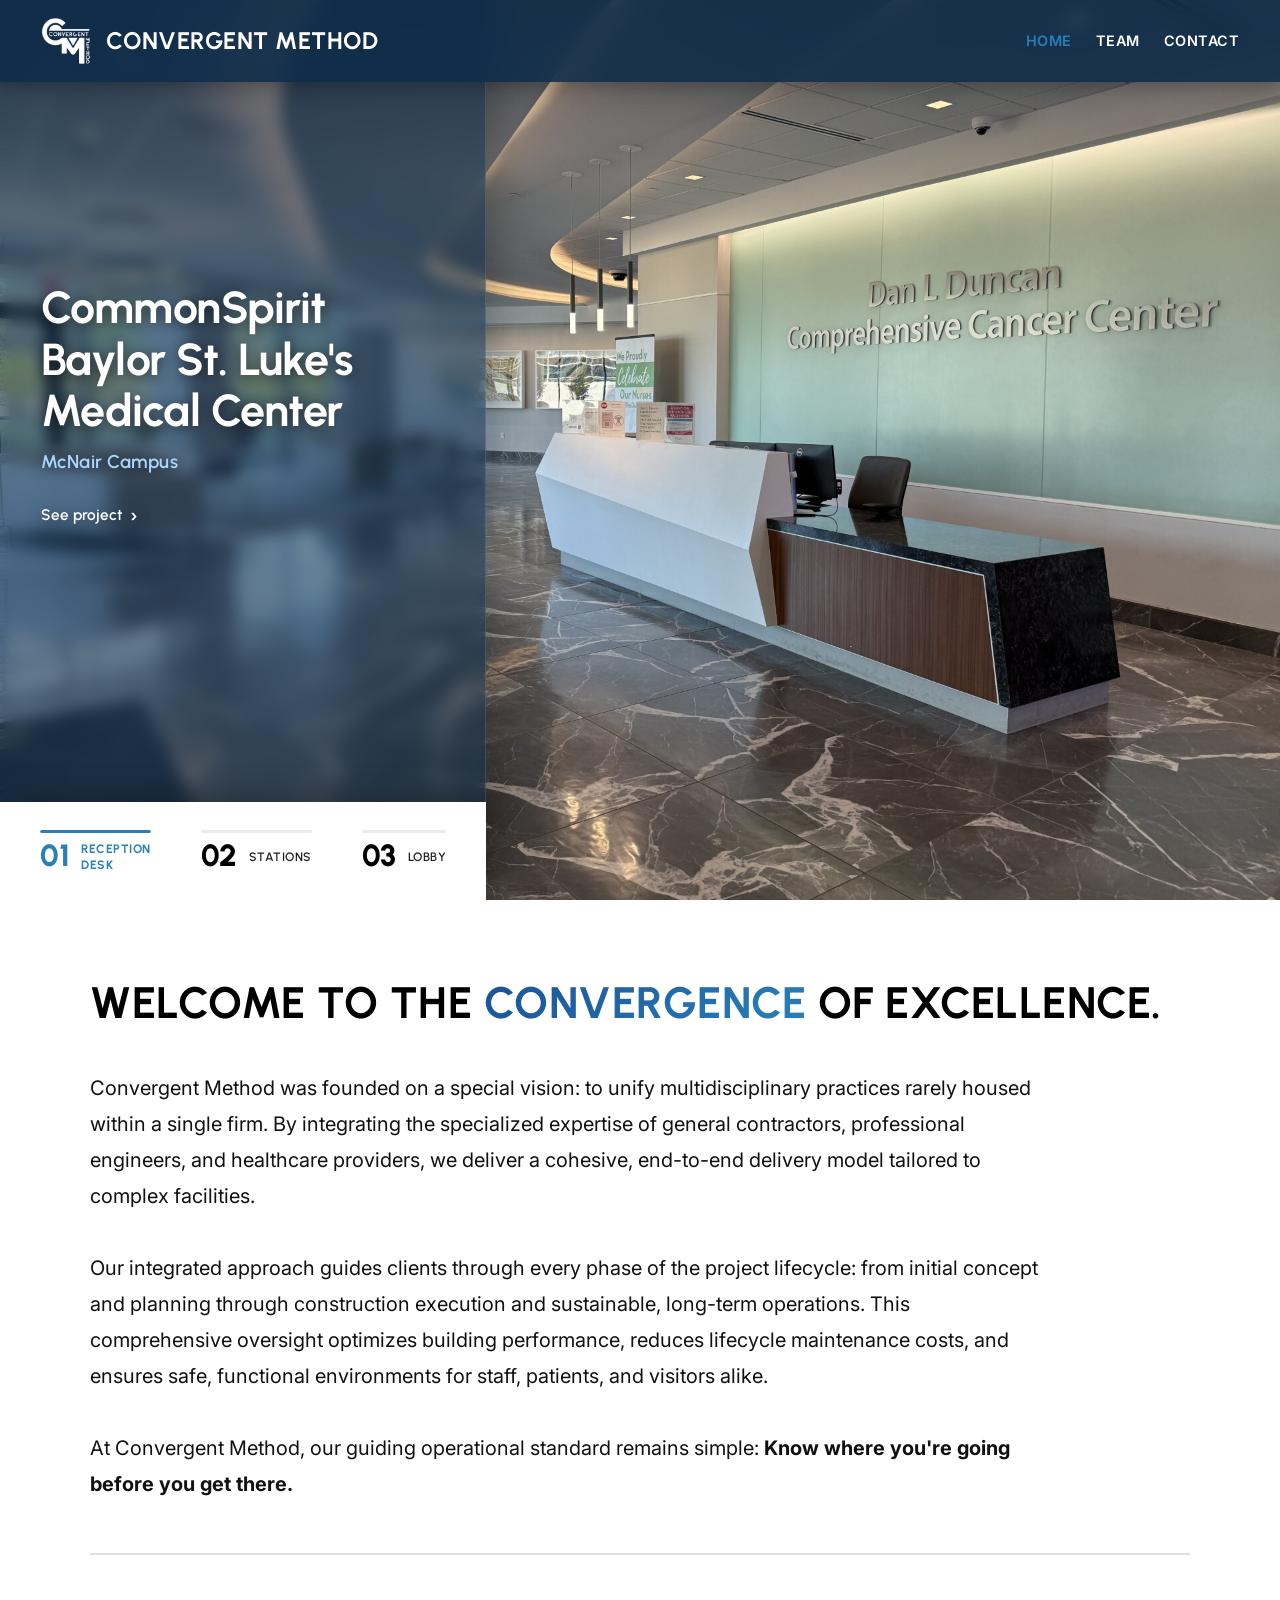
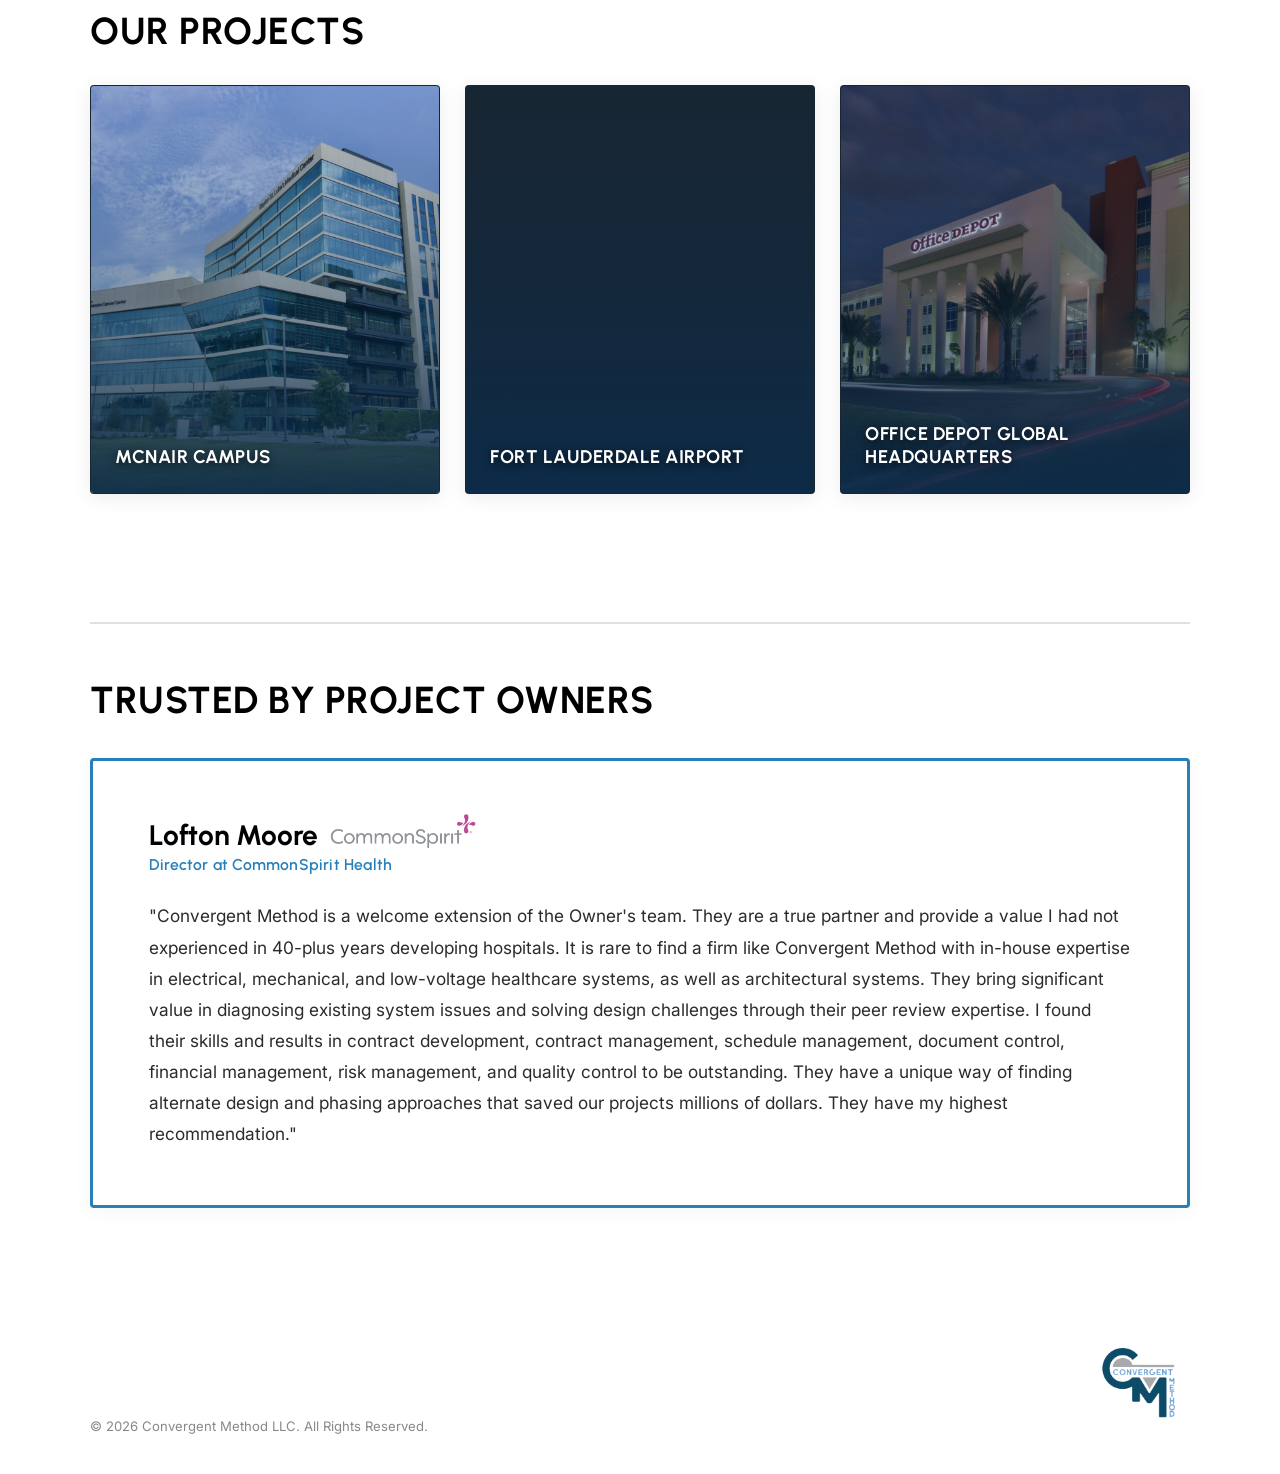
==== index.html @ 2c1d58bb "Fixed below footer color? and "see project" scroll" ====
<!DOCTYPE html>
<html lang="en">
<head>
    <meta charset="UTF-8">
    <meta name="viewport" content="width=device-width, initial-scale=1.0">
    <meta name="theme-color" content="#0C2B49">
    <title>Home | Convergent Method</title>
    <link rel="icon" type="image/png" href="media/favicon.png">

    <!-- Google Fonts (Urbanist) -->
    <link rel="preconnect" href="https://fonts.googleapis.com">
    <link rel="preconnect" href="https://fonts.gstatic.com" crossorigin>
    <link href="https://fonts.googleapis.com/css2?family=Urbanist:ital,wght@0,100..900;1,100..900&display=swap" rel="stylesheet">

    <!-- Main Stylesheet -->
    <link rel="stylesheet" href="css/style.css?v=376">
</head>
<body class="home-page">

    <!-- Global Navigation -->
    <header>
        <nav aria-label="Main Navigation">
            <a href="index.html" class="logo">
                <img src="media/CMFullWhite.png" alt="Convergent Method Logo" height="50">
                Convergent Method
            </a>
            <input type="checkbox" id="menu-toggle" class="menu-toggle" aria-label="Toggle navigation menu">
            <label for="menu-toggle" class="menu-button" aria-label="Toggle navigation menu">
                <span></span>
                <span></span>
                <span></span>
            </label>
            <div class="nav-links">
                <a href="index.html" class="active" aria-current="page">Home</a>
                <a href="team/index.html">Team</a>
                <a href="contact/index.html">Contact</a>
            </div>
        </nav>
    </header>

    <!-- Main Content Area -->
    <main class="home-scroll-container">

        <!-- Page One: Hero Image Slider & Navigation Card -->
        <section class="page-one hero" aria-label="Featured Projects Showcase">
            <div class="hero-slider" id="hero-slider" aria-live="polite"></div>

            <!-- Blue Overlay Column Covering Left Side -->
            <div class="hero-left-panel"></div>

            <!-- Left Project Title Frame -->
            <div class="hero-title-frame">
                <h1 class="hero-project-title">
                    CommonSpirit<br>
                    Baylor St. Luke's<br>
                    Medical Center
                </h1>
                <div class="hero-campus">McNair Campus</div>
                <a href="#our-projects" class="hero-project-link">
                    See project <span class="arrow">&rsaquo;</span>
                </a>
            </div>

            <!-- Bottom-Left Project Navigation Card -->
            <div class="hero-project-bar" id="project-bar" role="tablist" aria-label="Project Slides">
                <button type="button" class="project-tab active" data-index="0" role="tab" aria-selected="true" aria-controls="hero-slider">
                    <span class="tab-timer"><span class="tab-progress"></span></span>
                    <span class="tab-body">
                        <span class="tab-num">01</span>
                        <span class="tab-title">Reception<br>Desk</span>
                    </span>
                </button>
                <button type="button" class="project-tab" data-index="1" role="tab" aria-selected="false" aria-controls="hero-slider">
                    <span class="tab-timer"><span class="tab-progress"></span></span>
                    <span class="tab-body">
                        <span class="tab-num">02</span>
                        <span class="tab-title">Stations</span>
                    </span>
                </button>
                <button type="button" class="project-tab" data-index="2" role="tab" aria-selected="false" aria-controls="hero-slider">
                    <span class="tab-timer"><span class="tab-progress"></span></span>
                    <span class="tab-body">
                        <span class="tab-num">03</span>
                        <span class="tab-title">Lobby</span>
                    </span>
                </button>
            </div>
        </section>

        <!-- Page Two: Overview & Testimonial -->
        <section class="page-two" aria-labelledby="intro-heading">
            <div class="intro-block">
                <h2 id="intro-heading" class="page-title">Welcome to the <span class="highlight-pop">Convergence</span> of Excellence.</h2>
                <p>
                    Convergent Method was founded on a special vision: to unify multidisciplinary practices rarely housed within a single firm. By integrating the specialized expertise of general contractors, professional engineers, and healthcare providers, we deliver a cohesive, end-to-end delivery model tailored to complex facilities.
                    <br><br>Our integrated approach guides clients through every phase of the project lifecycle: from initial concept and planning through construction execution and sustainable, long-term operations. This comprehensive oversight optimizes building performance, reduces lifecycle maintenance costs, and ensures safe, functional environments for staff, patients, and visitors alike.
                    <br><br>At Convergent Method, our guiding operational standard remains simple: <b>Know where you're going before you get there.</b>
                </p>
            </div>

            <hr class="section-divider">
            
            <!-- Gallery Section Title -->
            <h2 class="section-title gallery-section-title" id="our-projects">Our Projects</h2>

            <!-- 3-Pane Project Showcase Gallery -->
            <div class="featured-gallery-grid" aria-label="Featured Project Showcase">
                
                <!-- Pane 1: McNair Campus -->
                <div class="gallery-pane" data-index="0">
                    <div class="pane-slides">
                        <div class="pane-slide active" style="background-image: url('media/McNair/Exterior.jpg');"></div>
                        <div class="pane-slide" style="background-image: url('media/McNair/AboveCeiling.jpg');"></div>
                        <div class="pane-slide" style="background-image: url('media/McNair/Stations.jpg');"></div>
                    </div>
                    <div class="pane-overlay"></div>
                    <div class="pane-text-box">
                        <h3 class="pane-title">McNair Campus</h3>
                        <p class="pane-desc">High-performance clinical and hospital facility oversight balancing patient experience and complex infrastructure.</p>
                    </div>
                </div>

                <!-- Pane 2: Fort Lauderdale Airport -->
                <div class="gallery-pane" data-index="1">
                    <div class="pane-slides">
                        <div class="pane-slide active" style="background-image: url('media/FLL Airport/09-28-2005_2.jpg');"></div>
                        <div class="pane-slide" style="background-image: url('media/FLL Airport/RacPhotos 051.jpg');"></div>
                        <div class="pane-slide" style="background-image: url('media/FLL Airport/DSCF0650.JPG');"></div>
                    </div>
                    <div class="pane-overlay"></div>
                    <div class="pane-text-box">
                        <h3 class="pane-title">Fort Lauderdale Airport</h3>
                        <p class="pane-desc">High-traffic public transit and aviation spaces requiring disciplined phasing and resilient infrastructure.</p>
                    </div>
                </div>

                <!-- Pane 3: Office Depot Global Headquarters -->
                <div class="gallery-pane" data-index="2">
                    <div class="pane-slides">
                        <div class="pane-slide active" style="background-image: url('media/OfficeDepotGlobalHeadquarters/OD_EXT_D_IMG_9267.jpg');"></div>
                        <div class="pane-slide" style="background-image: url('media/OfficeDepotGlobalHeadquarters/OD_INT_C_IMG_8675.jpg');"></div>
                        <div class="pane-slide" style="background-image: url('media/OfficeDepotGlobalHeadquarters/OD_INT_A_IMG_7529.jpg');"></div>
                    </div>
                    <div class="pane-overlay"></div>
                    <div class="pane-text-box">
                        <h3 class="pane-title">Office Depot Global Headquarters</h3>
                        <p class="pane-desc">Large-scale commercial headquarters delivery optimizing long-term facility performance and adaptable interiors.</p>
                    </div>
                </div>

            </div>

            <hr class="section-divider">

            <!-- Testimonial Section Title -->
            <h2 class="section-title testimonial-section-title">Trusted by Project Owners</h2>

            <!-- Testimonial Block -->
            <div class="values-grid" aria-label="Client Testimonial">
                <div class="column testimonial-card">
                    <div class="testimonial-header">
                        <div class="testimonial-title-group">
                            <div class="testimonial-name-row">
                                <h3 class="testimonial-name">Lofton Moore</h3>
                                <img src="media/CSH_Logo.png" alt="CommonSpirit Health Logo" class="testimonial-logo">
                            </div>
                            <div class="testimonial-role">Director at CommonSpirit Health</div>
                        </div>
                    </div>
                    <p class="testimonial-body">
                        "Convergent Method is a welcome extension of the Owner's team. They are a true partner and provide a value I had not experienced in 40-plus years developing hospitals. It is rare to find a firm like Convergent Method with in-house expertise in electrical, mechanical, and low-voltage healthcare systems, as well as architectural systems. They bring significant value in diagnosing existing system issues and solving design challenges through their peer review expertise. I found their skills and results in contract development, contract management, schedule management, document control, financial management, risk management, and quality control to be outstanding. They have a unique way of finding alternate design and phasing approaches that saved our projects millions of dollars. They have my highest recommendation."
                    </p>
                </div>
            </div>
        </section>

    </main>

    <!-- Global Footer -->
    <footer class="site-footer">
        <div class="footer-container">
            <div class="footer-left">
                <p class="footer-copyright">
                    &copy; 2026 Convergent Method LLC. All Rights Reserved.
                </p>
            </div>
            <div class="footer-right">
                <img src="media/CMFullColor.png" alt="Convergent Method Logo" class="footer-logo">
            </div>
        </div>
    </footer>

    <!-- Hero Slider & Gallery Controllers -->
    <script>
        const heroSlidesData = [
            { src: 'media/McNair/ReceptionDesk.jpg', title: 'Reception Desk' },
            { src: 'media/McNair/Stations(2).jpg', title: 'Stations' },
            { src: 'media/McNair/Lobby(1).jpg', title: 'Lobby' }
        ];

        const slider = document.getElementById('hero-slider');
        const tabs = document.querySelectorAll('.hero-project-bar .project-tab');
        const slideDuration = 10000;
        let currentIndex = 0;
        let slideTimer = null;

        heroSlidesData.forEach((item, index) => {
            const slide = document.createElement('div');
            slide.className = `hero-slide${index === 0 ? ' active' : ''}`;
            const safePath = encodeURI(item.src).replace(/\(/g, '%28').replace(/\)/g, '%29');
            slide.style.backgroundImage = `url("${safePath}")`;
            slider.appendChild(slide);
        });

        const slides = slider.querySelectorAll('.hero-slide');

        function activateSlide(index) {
            clearTimeout(slideTimer);
            currentIndex = index;

            slides.forEach((slide, i) => {
                slide.classList.toggle('active', i === index);
            });

            tabs.forEach((tab, i) => {
                const isActive = (i === index);
                tab.classList.toggle('active', isActive);
                tab.setAttribute('aria-selected', isActive ? 'true' : 'false');

                const bar = tab.querySelector('.tab-progress');
                if (bar) {
                    bar.style.transition = 'none';
                    bar.style.transform = 'scaleX(0)';

                    if (isActive) {
                        void bar.offsetWidth;
                        bar.style.transition = `transform ${slideDuration}ms linear`;
                        bar.style.transform = 'scaleX(1)';
                    }
                }
            });

            slideTimer = setTimeout(() => {
                activateSlide((currentIndex + 1) % heroSlidesData.length);
            }, slideDuration);
        }

        tabs.forEach((tab) => {
            tab.addEventListener('click', () => {
                activateSlide(parseInt(tab.dataset.index, 10));
            });
        });

        activateSlide(0);

        // 3-Pane Gallery: Synchronized Offset Cascade Rotator
        const galleryPanes = document.querySelectorAll('.gallery-pane');
        const cycleDuration = 5500; // Shared cycle period keeps all panes in tempo
        const staggerOffset = 1000; // 1.0s offset creates a continuous wave across the 3 panes

        galleryPanes.forEach((pane, paneIndex) => {
            const paneSlides = pane.querySelectorAll('.pane-slide');
            if (paneSlides.length <= 1) return;
            let activeIndex = 0;

            function advanceSlide() {
                paneSlides[activeIndex].classList.remove('active');
                activeIndex = (activeIndex + 1) % paneSlides.length;
                paneSlides[activeIndex].classList.add('active');
            }

            // Offset the initial trigger by 1.0s per pane, then repeat on the identical cycle
            setTimeout(() => {
                advanceSlide();
                setInterval(advanceSlide, cycleDuration);
            }, cycleDuration + (paneIndex * staggerOffset));
        });

        // Dynamic Overscroll Canvas Background: Blue at top hero, White at bottom content/footer
        const metaThemeColor = document.querySelector('meta[name="theme-color"]');
        function updateOverscrollBackground() {
            const isTop = window.scrollY < (window.innerHeight * 0.5);
            const targetBg = isTop ? '#0C2B49' : '#ffffff';
            if (document.body.style.backgroundColor !== targetBg) {
                document.body.style.backgroundColor = targetBg;
                document.documentElement.style.backgroundColor = targetBg;
            }
            if (metaThemeColor) {
                const targetTheme = isTop ? '#0C2B49' : '#ffffff';
                if (metaThemeColor.getAttribute('content') !== targetTheme) {
                    metaThemeColor.setAttribute('content', targetTheme);
                }
            }
        }
        window.addEventListener('scroll', updateOverscrollBackground, { passive: true });
        updateOverscrollBackground();
    </script>
</body>
</html>
---- css/style.css ----
/* =========================================
   1. Local Webfonts (Inter)
   ========================================= */
@font-face {
  font-family: 'Inter';
  src: url('../media/fonts/Inter/Inter-VariableFont_opsz,wght.ttf') format('truetype');
  font-weight: 100 900;
  font-style: normal;
  font-display: swap;
}

@font-face {
  font-family: 'Inter';
  src: url('../media/fonts/Inter/Inter-Italic-VariableFont_opsz,wght.ttf') format('truetype');
  font-weight: 100 900;
  font-style: italic;
  font-display: swap;
}

/* =========================================
   2. Global Variables & Base Resets
   ========================================= */
:root {
  --primary: #2c3e50;
  --accent: #2980b9;
  --bkgd: #0C2B49;
  --light: #ecf0f1;
  --dark: #1a252f;
  --text: #eeeeee;
  --white: #fff;
  --black: #000;
  --light-blue: #78b0ff;
  --alt-light-blue: #80c8ff;
  --hero-panel-width: clamp(480px, 38vw, 560px); /* Shared left column width */
}

* {
  margin: 0;
  padding: 0;
  box-sizing: border-box;
}

html {
  scroll-behavior: smooth;
}

body {
  font-family: 'Inter', -apple-system, BlinkMacSystemFont, 'Segoe UI', Roboto, sans-serif;
  color: var(--text);
  background: var(--bkgd);
  line-height: 1.6;
  display: flex;
  flex-direction: column;
  min-height: 100vh;
}

main {
  flex: 1;
}

/* Headings adopt Urbanist styling */
h1, h2, h3, h4, h5, h6,
.page-title,
.logo,
.tab-title {
  font-family: 'Urbanist', -apple-system, BlinkMacSystemFont, 'Segoe UI', Roboto, sans-serif;
  font-weight: 700;
  text-transform: uppercase;
  letter-spacing: 0.5px;
}

h1 {
  font-size: clamp(1.85rem, 4.5vw, 2.75rem);
  color: var(--light);
  line-height: 1.25;
  margin-bottom: clamp(1.5rem, 3vw, 2.5rem);
}

h2 {
  font-size: clamp(1.25rem, 3vw, 1.65rem);
  color: var(--light);
  line-height: 1.35;
  padding-bottom: 16px;
  margin-bottom: 20px;
}

p {
  font-family: 'Inter', sans-serif;
  font-weight: 400;
  font-size: 1.05rem;
  line-height: 1.7;
}

.container {
  width: 100%;
  max-width: 1100px;
  margin: 0 auto;
  padding: clamp(2rem, 5vw, 4rem) 20px;
}

.section-divider {
  border: 0;
  height: 2px;
  background: var(--light);
  width: 90%;
  max-width: 1100px;
  margin: clamp(2rem, 5vw, 4rem) auto;
}

/* =========================================
   3. Header & Navigation (Fixed Overlay)
   ========================================= */
header {
  position: fixed;
  top: 0;
  left: 0;
  width: 100%;
  background: rgba(12, 43, 73, 0.85);
  backdrop-filter: blur(10px);
  -webkit-backdrop-filter: blur(10px);
  box-shadow: 0 4px 20px rgba(0, 0, 0, 0.3);
  padding: 1rem 0;
  z-index: 1000;
}

nav {
  width: 100%;
  max-width: 100%; /* Removes the 1200px restriction */
  margin: 0;
  padding: 0 clamp(24px, 3.2vw, 44px); /* Matches the hero title left margin */
  display: flex;
  justify-content: space-between;
  align-items: center;
  flex-wrap: nowrap;
  gap: 1rem;
}

.logo {
  display: flex;
  align-items: center;
  gap: 15px;
  font-size: clamp(1.2rem, 3vw, 1.5rem);
  color: var(--white);
  text-decoration: none;
  flex-shrink: 0;
}

.logo img {
  height: 50px;
  max-height: 50px;
  width: auto;
  max-width: 180px;
  object-fit: contain;
  display: block;
  flex-shrink: 0;
}

.nav-links {
  display: flex;
  flex-wrap: wrap;
  gap: 1.5rem;
}

.nav-links a {
  text-decoration: none;
  color: var(--white);
  font-weight: 600;
  text-transform: uppercase;
  font-size: 0.9rem;
  letter-spacing: 0.5px;
  transition: color 0.3s ease;
}

.nav-links a:hover,
.nav-links a.active {
  color: var(--accent);
}

.menu-toggle,
.menu-button {
  display: none;
}

/* =========================================
   4. Page One Hero & Rotating Background
   ========================================= */
.home-scroll-container {
  position: relative;
}

/* Seamless top rubber-band overscroll for hero on mobile */
.home-scroll-container::before {
  content: '';
  position: absolute;
  top: -100vh;
  left: 0;
  right: 0;
  height: 100vh;
  background-color: var(--bkgd);
  pointer-events: none;
}

.hero,
.page-one.hero {
  position: relative;
  width: 100%;
  height: 100vh;
  height: 100svh;
  min-height: 100vh;
  min-height: 100svh;
  background-color: var(--bkgd);
  display: flex;
  flex-direction: column;
  justify-content: flex-end;
  align-items: stretch;
  padding: 0;
  overflow: hidden;
}

.hero-slider {
  position: absolute;
  top: 0;
  left: 0;
  width: 100%;
  height: 100%;
  z-index: 1 !important;
  overflow: hidden;
}

.hero-slide {
  position: absolute;
  top: 0;
  left: 0;
  width: 100%;
  height: 100%;
  background-size: cover;
  background-position: center;
  background-repeat: no-repeat;
  opacity: 0;
  transition: opacity 1.5s ease-in-out;
}

.hero-slide.active {
  opacity: 1;
}

.hero-overlay {
  display: none;
}

/* =========================================
   Left Transparent Blue Overlay Box
   ========================================= */
.hero-left-panel {
  position: absolute;
  top: 0;
  left: 0;
  bottom: 0;
  width: var(--hero-panel-width);
  background: rgba(12, 43, 73, 0.55);
  backdrop-filter: blur(8px);
  -webkit-backdrop-filter: blur(8px);
  z-index: 5;
  box-shadow: 10px 0 35px rgba(0, 0, 0, 0.25);
  border-right: 1px solid rgba(255, 255, 255, 0.12);
  pointer-events: none;
}

/* =========================================
   Hero Project Title Frame (Inside Blue Box)
   ========================================= */
.hero-title-frame {
  position: absolute;
  top: 45%;
  left: 0;
  transform: translateY(-50%);
  width: var(--hero-panel-width);
  max-width: var(--hero-panel-width);
  padding: 0 clamp(24px, 3.2vw, 44px);
  border-left: none;
  text-shadow: 0 2px 14px rgba(0, 0, 0, 0.6);
  z-index: 100 !important;
  pointer-events: auto;
}

.hero-title-frame::before,
.hero-title-frame::after {
  display: none;
}

/* Primary Title: 3 balanced lines */
h1.hero-project-title {
  font-family: 'Urbanist', sans-serif;
  font-size: clamp(2rem, 3.5vw, 3rem);
  font-weight: 700;
  line-height: 1.15;
  color: var(--white);
  letter-spacing: -0.5px;
  text-transform: none;
  margin: 0;
}

/* Campus Sub-label */
.hero-campus {
  font-family: 'Urbanist', sans-serif;
  font-size: clamp(1.15rem, 1.45vw, 1.35rem);
  font-weight: 600;
  letter-spacing: 0.5px;
  color: #a8d8ff;
  margin-top: 0.65rem;
  margin-bottom: clamp(1.25rem, 2vw, 1.65rem);
}

/* Action Link */
.hero-project-link {
  display: inline-flex;
  align-items: center;
  gap: 8px;
  font-family: 'Urbanist', sans-serif;
  font-size: clamp(0.95rem, 1.2vw, 1.15rem);
  font-weight: 600;
  color: var(--white);
  text-decoration: none;
  transition: transform 0.2s ease, color 0.2s ease;
}

.hero-project-link .arrow {
  font-size: 1.35rem;
  line-height: 1;
}

.hero-project-link:hover {
  color: var(--light-blue);
}

.hero-project-link:hover .arrow {
  transform: translateX(5px);
}

/* =========================================
   5. Hero Multi-Project Ticker (Docked Bottom-Left)
   ========================================= */
.hero-project-bar {
  position: absolute;
  bottom: 0;
  left: 0;
  right: auto;
  width: var(--hero-panel-width);
  z-index: 10;
  background: #ffffff;
  padding: 1.5rem clamp(1.5rem, 2.5vw, 2.5rem);
  display: flex;
  align-items: center;
  justify-content: space-between;
  gap: 1rem;
  box-shadow: 8px -8px 30px rgba(0, 0, 0, 0.18);
  user-select: none;
}

.project-tab {
  display: flex;
  flex-direction: column;
  gap: 0.5rem;
  cursor: pointer;
  background: transparent;
  padding: 0.25rem 0.5rem;
  border: none;
  font: inherit;
  color: inherit;
  text-align: left;
  transition: transform 0.2s ease;
}

.project-tab:hover {
  transform: translateY(-2px);
}

.tab-timer {
  width: 100%;
  height: 3px;
  background: #e9ecef;
  border-radius: 2px;
  overflow: hidden;
  position: relative;
}

.tab-progress {
  display: block;
  width: 100%;
  height: 100%;
  background: var(--accent);
  border-radius: 2px;
  transform-origin: left center;
  transform: scaleX(0);
}

.tab-body {
  display: flex;
  align-items: center;
  gap: 0.75rem;
}

.tab-num {
  font-family: 'Urbanist', sans-serif;
  font-size: clamp(1.8rem, 2.4vw, 2.5rem);
  font-weight: 800;
  line-height: 1;
  color: #000000;
  letter-spacing: -0.5px;
  transition: color 0.3s ease;
}

.tab-title {
  font-family: 'Urbanist', sans-serif;
  font-size: clamp(0.75rem, 0.95vw, 0.85rem);
  font-weight: 600;
  line-height: 1.25;
  color: #222222;
  text-align: left;
  text-transform: uppercase;
  letter-spacing: 0.5px;
  transition: color 0.3s ease;
}

.project-tab.active .tab-num,
.project-tab.active .tab-title {
  color: var(--accent);
}

.project-tab.active .tab-title {
  font-weight: 700;
}

/* =========================================
   6. Page Two Section (Convergence)
   ========================================= */
.page-two {
  min-height: 100vh;
  position: relative;
  background-color: #ffffff;
  margin-top: 0;
  display: flex;
  flex-direction: column;
  justify-content: center;
  align-items: center;
  padding: clamp(3rem, 6vw, 6rem) 20px;
}

.page-two .intro-block {
  width: 100%;
  max-width: 1100px;
  margin: 0 auto;
  text-align: left;
}

.page-two .page-title {
  text-align: left;
  color: #000000;
  margin-bottom: 1.5rem;
  font-size: clamp(1.85rem, 4.5vw, 2.75rem);
  line-height: 1.2;
}

.page-two .intro-block p {
  text-align: left;
  color: #111111;
  max-width: 950px;
  margin: 0;
  font-size: clamp(1.05rem, 2vw, 1.25rem);
  line-height: 1.8;
}

.page-two .highlight-pop {
  font-weight: 700;
  position: relative;
  display: inline-block;
  background: linear-gradient(135deg, #1b5299, #2980b9);
  -webkit-background-clip: text;
  -webkit-text-fill-color: transparent;
}

.page-two .section-divider {
  width: 100%;
  max-width: 1100px;
  margin: clamp(2rem, 4vw, 3.5rem) auto;
  background: rgba(0, 0, 0, 0.12);
}

/* Section Headings (Our Projects & Testimonials) */
.gallery-section-title,
.testimonial-section-title {
  width: 100%;
  max-width: 1100px;
  margin: 0 auto 1.75rem auto;
  padding-bottom: 0;
  text-align: left;
  color: #000000 !important;
  font-family: 'Urbanist', sans-serif;
  font-size: clamp(1.85rem, 3.5vw, 2.35rem);
  font-weight: 700;
  letter-spacing: 0.5px;
  text-transform: uppercase;
}

.gallery-section-title {
  scroll-margin-top: clamp(120px, 15vh, 150px);
}

.testimonial-section-title {
  margin: 0 auto 2rem auto;
}

/* =========================================
   Featured 3-Pane Gallery Grid
   ========================================= */
.featured-gallery-grid {
  width: 100%;
  max-width: 1100px;
  margin: 0 auto clamp(3.5rem, 6vw, 5.5rem);
  display: grid;
  grid-template-columns: repeat(3, 1fr);
  gap: clamp(1rem, 2vw, 1.75rem);
}

.gallery-pane {
  position: relative;
  height: clamp(320px, 32vw, 420px);
  border-radius: 4px;
  overflow: hidden;
  box-shadow: 0 4px 20px rgba(0, 0, 0, 0.08);
  border: 1px solid rgba(12, 43, 73, 0.12);
  background: var(--dark);
}

.pane-slides {
  position: absolute;
  top: 0;
  left: 0;
  width: 100%;
  height: 100%;
  z-index: 1;
}

.pane-slide {
  position: absolute;
  top: 0;
  left: 0;
  width: 100%;
  height: 100%;
  background-size: cover;
  background-position: center;
  background-repeat: no-repeat;
  opacity: 0;
  transform: scale(1);
  transition: opacity 1.2s ease-in-out, transform 6s ease-out;
}

.pane-slide.active {
  opacity: 1;
  transform: scale(1.05);
}

/* Darkening Gradient Scrim */
.pane-overlay {
  position: absolute;
  top: 0;
  left: 0;
  width: 100%;
  height: 100%;
  background: linear-gradient(
    to bottom,
    rgba(12, 43, 73, 0.15) 0%,
    rgba(12, 43, 73, 0.45) 50%,
    rgba(12, 43, 73, 0.95) 100%
  );
  z-index: 2;
  pointer-events: none;
}

/* Bottom-Docked Text Lockup */
.pane-text-box {
  position: absolute;
  bottom: 0;
  left: 0;
  right: 0;
  padding: 1.5rem;
  z-index: 3;
  display: flex;
  flex-direction: column;
  justify-content: flex-end;
  pointer-events: auto;
}

.pane-title {
  font-family: 'Urbanist', sans-serif;
  font-size: clamp(1.15rem, 1.4vw, 1.35rem);
  font-weight: 700;
  line-height: 1.25;
  color: var(--white);
  letter-spacing: 0.5px;
  text-transform: uppercase;
  margin: 0;
  text-shadow: 0 2px 8px rgba(0, 0, 0, 0.7);
  cursor: pointer;
  transition: color 0.2s ease;
}

/* Description Hidden by Default, Reveals on Hover */
.pane-desc {
  font-family: 'Inter', sans-serif;
  font-size: 0.92rem;
  font-weight: 400;
  line-height: 1.55;
  color: #d1e5f8;
  margin: 0;
  max-height: 0;
  opacity: 0;
  overflow: hidden;
  transform: translateY(10px);
  transition: max-height 0.35s ease, opacity 0.35s ease, transform 0.35s ease, margin 0.35s ease;
  text-shadow: 0 1px 4px rgba(0, 0, 0, 0.8);
}

/* Hover Trigger on Title or Pane */
.gallery-pane:hover .pane-title,
.pane-text-box:hover .pane-title {
  color: var(--light-blue);
}

.gallery-pane:hover .pane-desc,
.pane-text-box:hover .pane-desc {
  max-height: 140px;
  opacity: 1;
  transform: translateY(0);
  margin-top: 0.65rem;
}

/* Testimonial Card Frame */
.page-two .values-grid {
  width: 100%;
  max-width: 1100px;
  display: grid;
  grid-template-columns: minmax(0, 1fr);
  padding: 0;
}

.page-two .values-grid .column.testimonial-card,
.page-two .values-grid .column {
  position: relative;
  background: #ffffff;
  border: 3.5px solid var(--accent);
  border-radius: 4px;
  padding: clamp(2rem, 4.5vw, 3.5rem);
  text-align: left;
  box-shadow: 0 4px 20px rgba(0, 0, 0, 0.04);
}

/* Header & Person Lockup */
.testimonial-header {
  margin-bottom: clamp(1.25rem, 2.2vw, 1.6rem);
}

.testimonial-title-group {
  display: flex;
  flex-direction: column;
  gap: 2px;
}

.testimonial-name-row {
  display: flex;
  align-items: center;
  gap: 12px;
  flex-wrap: wrap;
}

.testimonial-header .testimonial-name {
  color: #000000;
  font-family: 'Urbanist', sans-serif;
  font-size: clamp(1.45rem, 2.2vw, 1.85rem);
  font-weight: 700;
  line-height: 1.1;
  text-transform: none;
  letter-spacing: -0.25px;
  margin: 0;
  padding: 0;
}

/* Rebalanced Cropped CommonSpirit Logo */
.testimonial-header .testimonial-logo {
  height: clamp(30px, 3vw, 36px);
  width: auto;
  max-width: 180px;
  object-fit: contain;
  display: block;
  position: relative;
  top: -4px;
}

/* Director Title Spacing */
.testimonial-role {
  font-family: 'Urbanist', sans-serif;
  font-size: clamp(0.98rem, 1.2vw, 1.12rem);
  font-weight: 600;
  color: #2980b9;
  letter-spacing: 0.2px;
  margin: 0;
  line-height: 1.25;
}

/* Testimonial Quote Text */
.testimonial-card .testimonial-body,
.page-two .values-grid .column p {
  color: #2b2b2b;
  font-family: 'Inter', sans-serif;
  font-size: clamp(1.05rem, 1.35vw, 1.2rem);
  font-weight: 400;
  line-height: 1.8;
  margin: 0;
}

/* =========================================
   7. General Components & Footer
   ========================================= */
footer.site-footer {
  position: relative;
  z-index: 2;
  background-color: #ffffff;
  color: #333333;
  width: 100%;
  border-top: none; /* No top divider line */
  padding: clamp(2rem, 4vw, 3rem) clamp(24px, 3.2vw, 44px) clamp(1.5rem, 3vw, 2.5rem);
  margin-top: auto;
}

.footer-container {
  width: 100%;
  max-width: 1100px;
  margin: 0 auto;
  display: flex;
  justify-content: space-between;
  align-items: flex-end;
  gap: 2rem;
}

/* Left Column: Copyright */
.footer-left {
  display: flex;
  flex-direction: column;
  justify-content: flex-end;
  align-items: flex-start;
}

.footer-copyright {
  font-family: 'Inter', sans-serif;
  font-size: 0.82rem;
  line-height: 1.4;
  color: #888888;
  margin: 0;
}

/* Right Column: Full Color Brand Logo */
.footer-right {
  display: flex;
  align-items: flex-end;
  justify-content: flex-end;
}

.footer-logo {
  height: clamp(80px, 8vw, 115px);
  width: auto;
  max-width: 260px;
  object-fit: contain;
  display: block;
}

/* =========================================
   8. Responsive Media Queries
   ========================================= */
@media screen and (max-width: 900px) {
  .featured-gallery-grid {
    grid-template-columns: 1fr;
    gap: 1.5rem;
  }

  .gallery-pane {
    height: 320px;
  }

  .pane-desc {
    max-height: 120px;
    opacity: 1;
    transform: translateY(0);
    margin-top: 0.5rem;
  }
}

@media screen and (max-width: 768px), screen and (max-height: 700px) {
  nav {
    position: relative;
    min-height: 50px;
  }

  /* Full width stack on mobile */
  .hero-left-panel {
    width: 100%;
  }

  .hero-title-frame {
    top: 38%;
    left: 0;
    width: 100%;
    max-width: 100%;
    padding: 0 20px;
  }

  /* Scaled-up hero title on mobile & tablet */
  h1.hero-project-title {
    font-size: clamp(2.35rem, 8.5vw, 2.85rem);
    line-height: 1.12;
  }

  .hero-campus {
    font-size: clamp(1.1rem, 4vw, 1.25rem);
    margin-bottom: 1.25rem;
  }

  .gallery-section-title,
  .testimonial-section-title {
    font-size: clamp(2rem, 6.5vw, 2.45rem);
    margin-bottom: 1.5rem;
  }

  .gallery-section-title {
    scroll-margin-top: clamp(130px, 18vh, 160px);
  }

  .logo {
    gap: 8px;
    font-size: 1rem;
  }

  .logo img {
    height: 42px;
  }

  .menu-button {
    display: flex;
    width: 42px;
    height: 42px;
    cursor: pointer;
    flex-direction: column;
    justify-content: center;
    align-items: center;
    gap: 5px;
  }

  .menu-button span {
    display: block;
    width: 24px;
    height: 2px;
    background: var(--white);
    transition: transform 0.2s ease, opacity 0.2s ease;
  }

  .menu-toggle {
    position: absolute;
    opacity: 0;
    pointer-events: none;
  }

  .nav-links {
    display: none;
    position: absolute;
    top: calc(100% + 1rem);
    left: 20px;
    right: 20px;
    padding: 0.75rem 1rem;
    flex-direction: column;
    gap: 0.75rem;
    background: rgba(12, 43, 73, 0.98);
    border: 1px solid rgba(255, 255, 255, 0.15);
    box-shadow: 0 8px 20px rgba(0, 0, 0, 0.3);
  }

  .menu-toggle:checked ~ .nav-links {
    display: flex;
  }

  .menu-toggle:checked + .menu-button span:nth-child(1) {
    transform: translateY(7px) rotate(45deg);
  }

  .menu-toggle:checked + .menu-button span:nth-child(2) {
    opacity: 0;
  }

  .menu-toggle:checked + .menu-button span:nth-child(3) {
    transform: translateY(-7px) rotate(-45deg);
  }

  .hero-project-bar {
    left: 0;
    right: 0;
    width: 100%;
    padding: 1rem 1.25rem;
    justify-content: space-around;
    gap: 0.75rem;
  }

  .project-tab {
    display: flex;
    padding: 0.2rem;
  }

  .tab-num {
    font-size: 1.45rem;
  }

  .tab-title {
    font-size: 0.7rem;
  }

  .footer-container {
    flex-direction: column-reverse;
    align-items: flex-start;
    gap: 1.5rem;
  }

  .footer-right {
    justify-content: flex-start;
    width: 100%;
  }

  .footer-logo {
    height: 70px;
  }
}

/* =========================================
   9. Team Page Styles & Structure
   ========================================= */
body.team-page {
  background-color: #ffffff;
  color: #2b2b2b;
}

body.team-page main.container {
  max-width: 1100px;
  margin: 0 auto;
  padding: clamp(6.5rem, 11vw, 8.5rem) 20px clamp(2rem, 4vw, 3.5rem);
}

/* Story Section */
.story-section {
  width: 100%;
  max-width: 1000px;
  margin: 0 auto clamp(2rem, 4vw, 3rem);
  text-align: left;
}

.story-section h1 {
  font-family: 'Urbanist', sans-serif;
  font-size: clamp(2.2rem, 4.5vw, 3rem);
  font-weight: 700;
  color: #000000;
  text-transform: uppercase;
  letter-spacing: 0.5px;
  line-height: 1.15;
  margin-bottom: 0.4rem;
}

.story-section h2 {
  font-family: 'Urbanist', sans-serif;
  font-size: clamp(1.15rem, 1.8vw, 1.35rem);
  font-weight: 600;
  color: var(--accent);
  letter-spacing: 0.5px;
  text-transform: uppercase;
  padding-bottom: 0;
  margin-bottom: 1.5rem;
  border-bottom: none;
}

.story-section p {
  font-family: 'Inter', sans-serif;
  font-size: clamp(1.05rem, 1.35vw, 1.18rem);
  color: #2b2b2b;
  line-height: 1.8;
  margin: 0;
}

/* Team Member Grid & Cards (Equal Side-by-Side Partners) */
.team-grid {
  width: 100%;
  max-width: 1100px;
  margin: 0 auto;
  display: grid;
  grid-template-columns: repeat(2, 1fr);
  gap: clamp(1.5rem, 2.5vw, 2.5rem);
  align-items: stretch;
}

.member-card {
  position: relative;
  background: #ffffff;
  border: 3.5px solid var(--accent);
  border-radius: 4px;
  padding: clamp(1.75rem, 2.5vw, 2.5rem);
  display: flex;
  flex-direction: column;
  align-items: center;
  text-align: left;
  box-shadow: 0 4px 20px rgba(0, 0, 0, 0.04);
}

.member-img {
  width: 100%;
  max-width: 280px;
  height: 320px;
  object-fit: cover;
  object-position: top;
  border-radius: 4px;
  margin-bottom: 1.5rem;
  flex-shrink: 0;
  box-shadow: 0 4px 15px rgba(0, 0, 0, 0.08);
}

.member-info {
  width: 100%;
  flex: 1;
  display: flex;
  flex-direction: column;
  align-items: flex-start;
  text-align: left;
}

.member-info h3 {
  font-family: 'Urbanist', sans-serif;
  font-size: clamp(1.35rem, 1.8vw, 1.65rem);
  font-weight: 700;
  color: #000000;
  letter-spacing: -0.25px;
  text-transform: none;
  margin: 0 0 4px 0;
}

.member-info .role {
  font-family: 'Urbanist', sans-serif;
  font-size: clamp(0.95rem, 1.15vw, 1.05rem);
  font-weight: 600;
  color: var(--accent);
  letter-spacing: 0.2px;
  margin-bottom: 1.25rem;
  display: inline-block;
}

.member-info p {
  font-family: 'Inter', sans-serif;
  font-size: clamp(0.95rem, 1.15vw, 1.02rem);
  color: #2b2b2b;
  line-height: 1.75;
  margin: 0;
}

/* Values Grid (3 Columns on Team Page) */
body.team-page .values-grid {
  width: 100%;
  max-width: 1100px;
  margin: 0 auto;
  display: grid;
  grid-template-columns: repeat(3, 1fr);
  gap: clamp(1.25rem, 2vw, 2rem);
  padding: 0;
}

body.team-page .values-grid .column {
  background: #ffffff;
  border: 1px solid rgba(12, 43, 73, 0.12);
  border-top: 4px solid var(--accent);
  border-radius: 4px;
  padding: clamp(1.5rem, 2.5vw, 2.25rem);
  text-align: left;
  box-shadow: 0 4px 16px rgba(0, 0, 0, 0.04);
  display: flex;
  flex-direction: column;
  transition: transform 0.2s ease, box-shadow 0.2s ease;
}

body.team-page .values-grid .column h3 {
  font-family: 'Urbanist', sans-serif;
  font-size: clamp(1.15rem, 1.4vw, 1.35rem);
  font-weight: 700;
  color: #000000;
  letter-spacing: 0.25px;
  text-transform: uppercase;
  margin-bottom: 0.85rem;
  line-height: 1.25;
}

body.team-page .values-grid .column p {
  font-family: 'Inter', sans-serif;
  font-size: 0.98rem;
  color: #444444;
  line-height: 1.7;
  margin: 0;
}

/* Responsive Stacking for Team Page */
@media screen and (max-width: 850px) {
  .team-grid {
    grid-template-columns: 1fr;
    gap: 2rem;
  }

  .member-img {
    max-width: 240px;
    height: 280px;
  }

  body.team-page .values-grid {
    grid-template-columns: 1fr;
    gap: 1.5rem;
  }
}

/* =========================================
   10. Contact Page Styles & Layout
   ========================================= */
body.contact-page-body {
  background-color: #ffffff;
  color: #2b2b2b;
}

body.contact-page-body main.contact-page {
  max-width: 1100px;
  margin: 0 auto;
  padding: clamp(6.5rem, 11vw, 8.5rem) 20px clamp(3rem, 5vw, 5rem);
}

.contact-header-block {
  width: 100%;
  margin-bottom: clamp(2rem, 4vw, 3rem);
  text-align: left;
}

.contact-page .page-title {
  color: #000000;
  font-family: 'Urbanist', sans-serif;
  font-size: clamp(2.2rem, 4.5vw, 3rem);
  font-weight: 700;
  letter-spacing: 0.5px;
  text-transform: uppercase;
  line-height: 1.15;
  margin-bottom: 1.25rem;
}

/* LinkedIn Connection Button */
.linkedin-btn {
  display: inline-flex;
  align-items: center;
  gap: 10px;
  background-color: #ffffff;
  color: #0a66c2;
  border: 1.5px solid #0a66c2;
  padding: 0.65rem 1.35rem;
  border-radius: 4px;
  font-family: 'Urbanist', sans-serif;
  font-size: 0.95rem;
  font-weight: 700;
  letter-spacing: 0.3px;
  text-decoration: none;
  transition: background-color 0.2s ease, color 0.2s ease;
}

.linkedin-btn img {
  width: 20px;
  height: 20px;
  object-fit: contain;
  display: block;
}

.linkedin-btn:hover {
  background-color: #0a66c2;
  color: #ffffff;
}

/* Contact Two-Column Layout */
.contact-layout {
  width: 100%;
  display: grid;
  grid-template-columns: minmax(0, 1.4fr) minmax(0, 1fr);
  gap: clamp(2rem, 4vw, 3.5rem);
  align-items: start;
}

/* Form Container Card */
.contact-wrapper {
  background: #ffffff;
  border: 3.5px solid var(--accent);
  border-radius: 4px;
  padding: clamp(1.75rem, 3.5vw, 2.75rem);
  box-shadow: 0 4px 20px rgba(0, 0, 0, 0.04);
}

.form-group {
  margin-bottom: 1.35rem;
  display: flex;
  flex-direction: column;
  text-align: left;
}

.form-group label {
  font-family: 'Urbanist', sans-serif;
  font-size: 0.92rem;
  font-weight: 700;
  text-transform: uppercase;
  letter-spacing: 0.5px;
  color: #000000;
  margin-bottom: 0.5rem;
}

.form-group input,
.form-group textarea {
  width: 100%;
  font-family: 'Inter', sans-serif;
  font-size: 1rem;
  color: #111111;
  background-color: #fdfdfd;
  border: 1.5px solid rgba(12, 43, 73, 0.2);
  border-radius: 4px;
  padding: 0.75rem 1rem;
  outline: none;
  transition: border-color 0.2s ease, box-shadow 0.2s ease;
}

.form-group input:focus,
.form-group textarea:focus {
  border-color: var(--accent);
  box-shadow: 0 0 0 3px rgba(41, 128, 185, 0.15);
  background-color: #ffffff;
}

.form-group textarea {
  min-height: 140px;
  resize: vertical;
  line-height: 1.6;
}

/* Form Submit Button */
button.btn {
  background: var(--accent);
  color: #ffffff;
  border: none;
  border-radius: 4px;
  padding: 0.9rem 1.5rem;
  font-family: 'Urbanist', sans-serif;
  font-size: 1rem;
  font-weight: 700;
  text-transform: uppercase;
  letter-spacing: 0.5px;
  cursor: pointer;
  transition: background-color 0.2s ease;
}

button.btn:hover {
  background: #1b5299;
}

/* Contact Note Card */
.contact-note {
  background: #ffffff;
  border: 1px solid rgba(12, 43, 73, 0.12);
  border-top: 4px solid var(--accent);
  border-radius: 4px;
  padding: clamp(1.75rem, 3vw, 2.5rem);
  text-align: left;
  box-shadow: 0 4px 16px rgba(0, 0, 0, 0.04);
}

.contact-note h3 {
  font-family: 'Urbanist', sans-serif;
  font-size: clamp(1.3rem, 1.8vw, 1.6rem);
  font-weight: 700;
  color: #000000;
  letter-spacing: 0.25px;
  text-transform: uppercase;
  margin-bottom: 0.85rem;
  line-height: 1.25;
}

.contact-note p {
  font-family: 'Inter', sans-serif;
  font-size: 1.05rem;
  color: #444444;
  line-height: 1.75;
  margin: 0;
}

/* Responsive Stacking for Contact Page */
@media screen and (max-width: 850px) {
  .contact-layout {
    grid-template-columns: 1fr;
    gap: 2rem;
  }
}
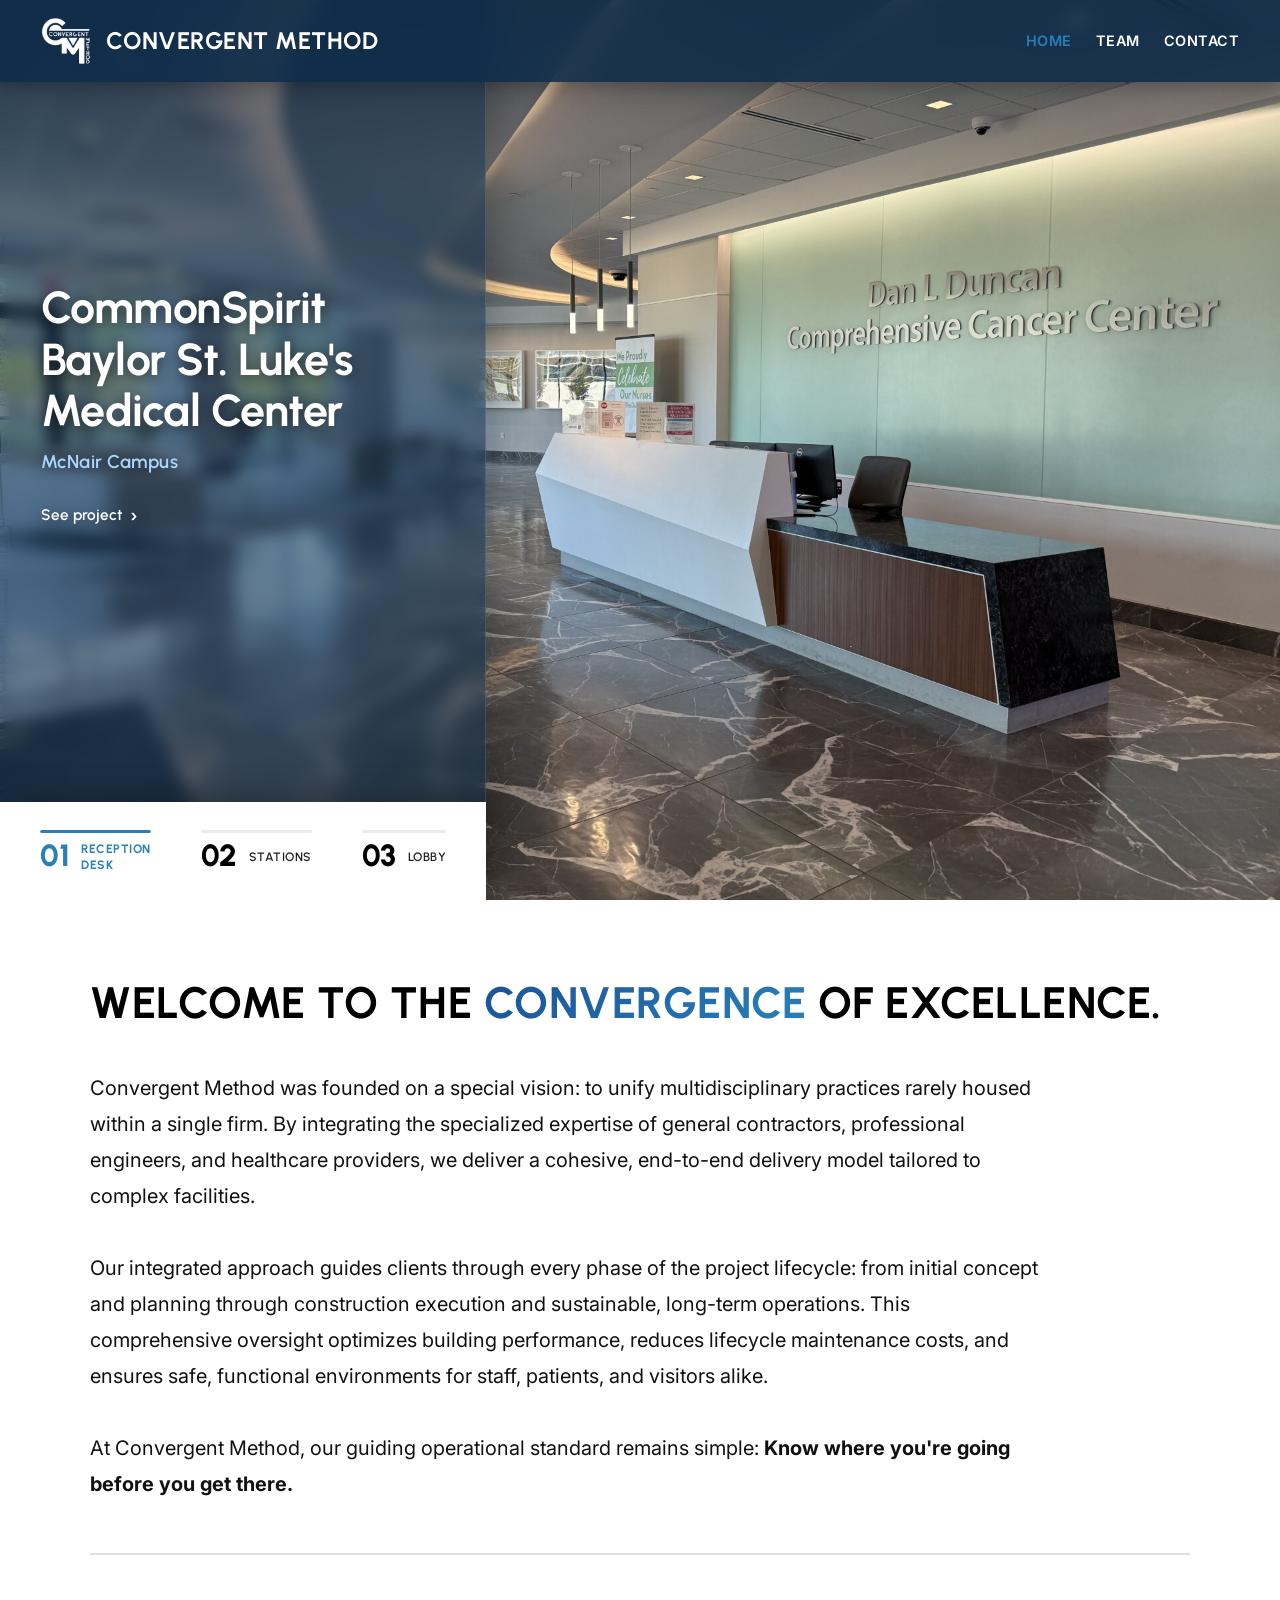
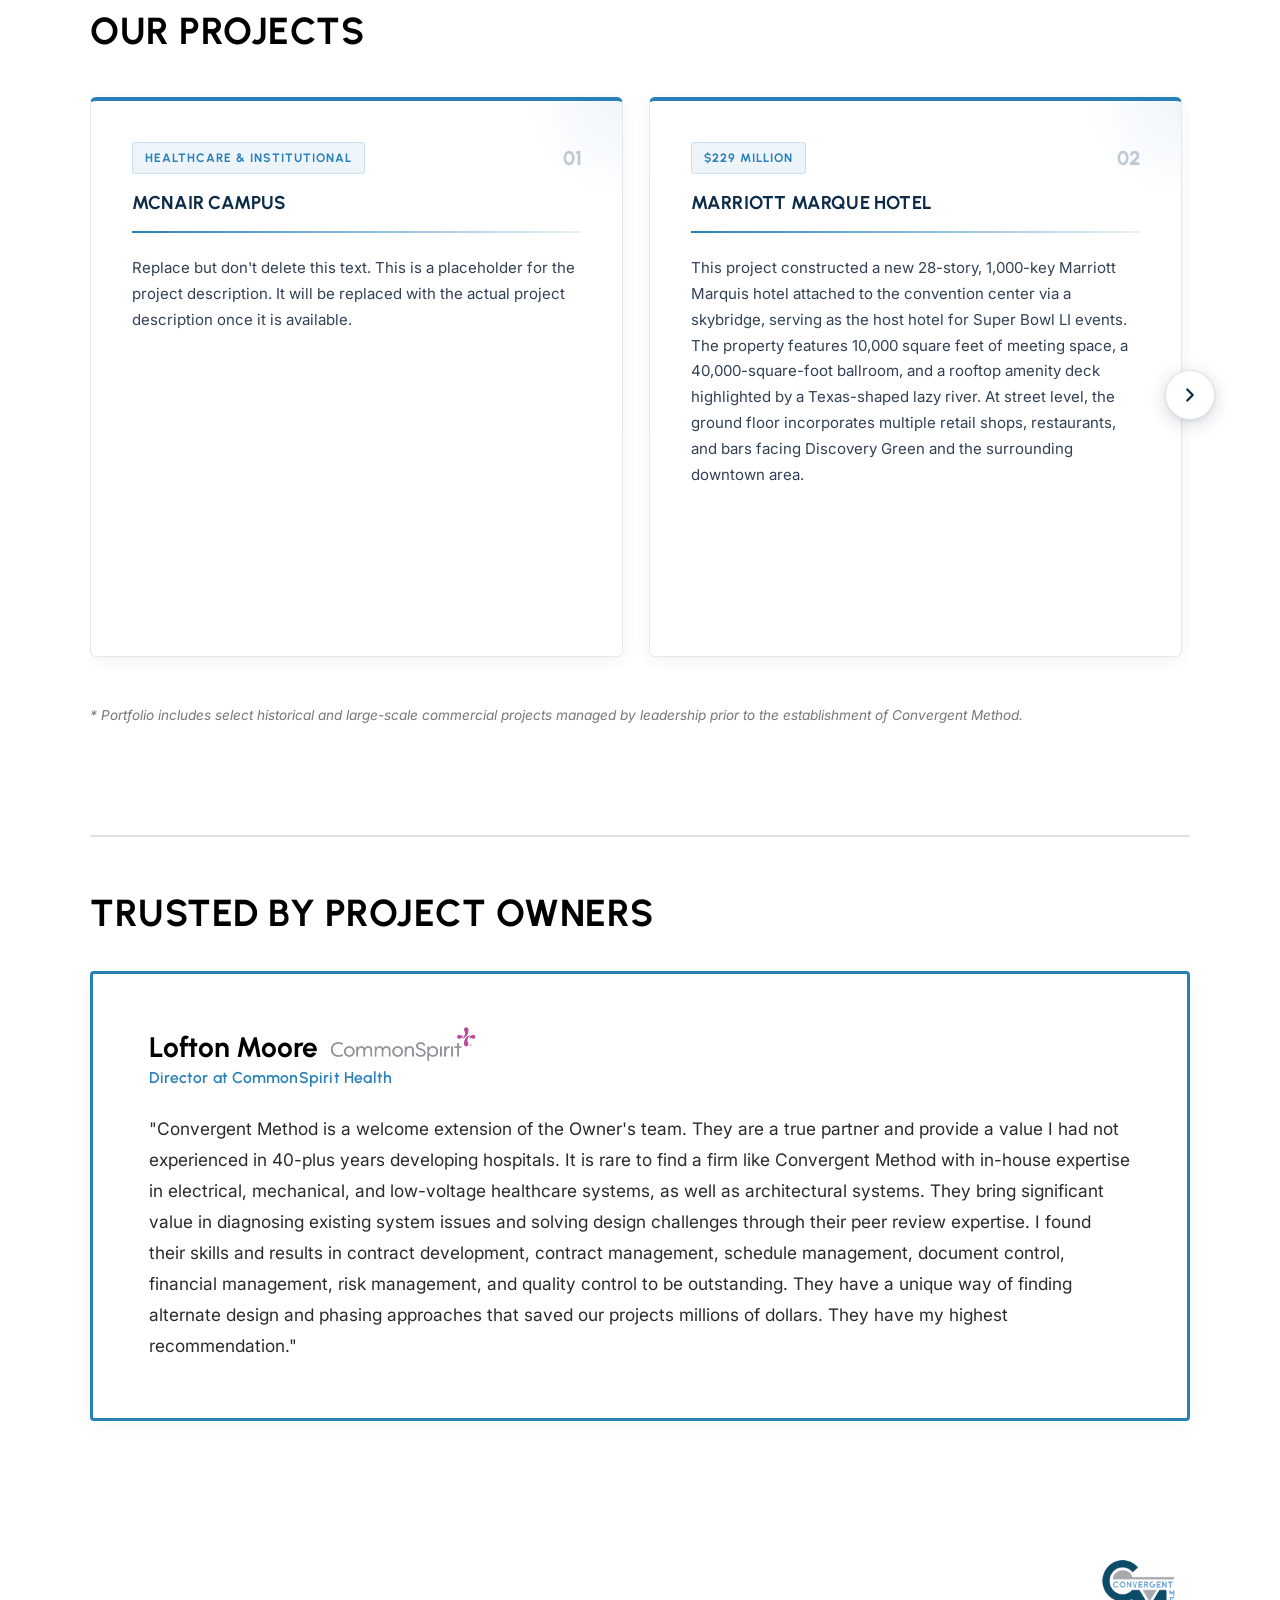
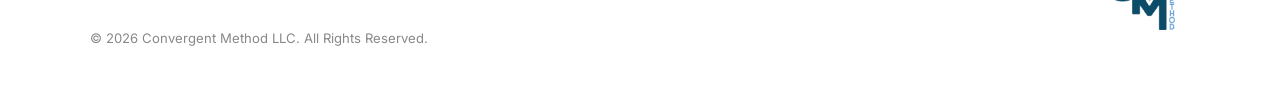
==== commit 8e06076a: "Revamped "Our Project" Panes" ====
--- a/index.html
+++ b/index.html
@@ -13,7 +13,7 @@
     <link href="https://fonts.googleapis.com/css2?family=Urbanist:ital,wght@0,100..900;1,100..900&display=swap" rel="stylesheet">
 
     <!-- Main Stylesheet -->
-    <link rel="stylesheet" href="css/style.css?v=376">
+    <link rel="stylesheet" href="css/style.css?v=386">
 </head>
 <body class="home-page">
 
@@ -103,52 +103,153 @@
             <!-- Gallery Section Title -->
             <h2 class="section-title gallery-section-title" id="our-projects">Our Projects</h2>
 
-            <!-- 3-Pane Project Showcase Gallery -->
-            <div class="featured-gallery-grid" aria-label="Featured Project Showcase">
-                
-                <!-- Pane 1: McNair Campus -->
-                <div class="gallery-pane" data-index="0">
-                    <div class="pane-slides">
-                        <div class="pane-slide active" style="background-image: url('media/McNair/Exterior.jpg');"></div>
-                        <div class="pane-slide" style="background-image: url('media/McNair/AboveCeiling.jpg');"></div>
-                        <div class="pane-slide" style="background-image: url('media/McNair/Stations.jpg');"></div>
-                    </div>
-                    <div class="pane-overlay"></div>
-                    <div class="pane-text-box">
-                        <h3 class="pane-title">McNair Campus</h3>
-                        <p class="pane-desc">High-performance clinical and hospital facility oversight balancing patient experience and complex infrastructure.</p>
-                    </div>
+            <!-- Project Showcase Slider Container with Side Arrow Controls -->
+            <div class="projects-slider-wrapper">
+                <button type="button" class="slider-btn prev-btn" id="projects-prev" aria-label="Previous projects">
+                    <svg viewBox="0 0 24 24" width="22" height="22" fill="none" stroke="currentColor" stroke-width="2.5" stroke-linecap="round" stroke-linejoin="round"><polyline points="15 18 9 12 15 6"></polyline></svg>
+                </button>
+
+                <!-- Project Showcase Slider Track -->
+                <div class="featured-gallery-grid" id="projects-slider" aria-label="Featured Project Showcase">
+
+                <article class="gallery-pane" data-index="0">
+                    <div class="pane-header">
+                        <span class="pane-tag">Healthcare &amp; Institutional</span>
+                        <span class="pane-num">01</span>
+                    </div>
+                    <h3 class="pane-title">McNair Campus</h3>
+                    <div class="pane-divider"></div>
+                    <p class="pane-desc">Replace but don't delete this text. This is a placeholder for the project description. It will be replaced with the actual project description once it is available.</p>
+                </article>
+
+                <article class="gallery-pane" data-index="1">
+                    <div class="pane-header">
+                        <span class="pane-tag">$229 Million</span>
+                        <span class="pane-num">02</span>
+                    </div>
+                    <h3 class="pane-title">Marriott Marque Hotel</h3>
+                    <div class="pane-divider"></div>
+                    <p class="pane-desc">This project constructed a new 28-story, 1,000-key Marriott Marquis hotel attached to the convention center via a skybridge, serving as the host hotel for Super Bowl LI events. The property features 10,000 square feet of meeting space, a 40,000-square-foot ballroom, and a rooftop amenity deck highlighted by a Texas-shaped lazy river. At street level, the ground floor incorporates multiple retail shops, restaurants, and bars facing Discovery Green and the surrounding downtown area.</p>
+                </article>
+
+                <article class="gallery-pane" data-index="2">
+                    <div class="pane-header">
+                        <span class="pane-tag">$180 Million</span>
+                        <span class="pane-num">03</span>
+                    </div>
+                    <h3 class="pane-title">Fort Lauderdale Airport Rental Car Facility</h3>
+                    <div class="pane-divider"></div>
+                    <p class="pane-desc">This project constructed a nine-story, cast-in-place concrete structure spanning approximately ten acres per level, creating the largest combined-use facility of its kind for the public and 12 on-site rental car companies. Level one houses a vehicle service area equipped with state-of-the-art washing systems and a fueling operation with 126 dispensers and 150,000 gallons of storage capacity, while Levels 2 through 5 accommodate rental car operations. Because of the facility's unprecedented scale and scope, the project used specialized alternative compliance methods and enhanced life-safety safeguards to meet and exceed technical building code standards.</p>
+                </article>
+
+                <article class="gallery-pane" data-index="3">
+                    <div class="pane-header">
+                        <span class="pane-tag">$170 Million</span>
+                        <span class="pane-num">04</span>
+                    </div>
+                    <h3 class="pane-title">DFW Airport Terminal-A Parking Structure</h3>
+                    <div class="pane-divider"></div>
+                    <p class="pane-desc">This project demolished three existing Terminal A parking garage structures at DFW Airport and constructed a single new multi-level Enhanced Parking Structure (ESP). Built with cast-in-place, post-tensioned concrete and exterior perforated metal screen panels, the facility integrates pedestrian bridges, a parking guidance system, wayfinding signage, energy-efficient lighting, and dedicated electrical service upgrades. Executed on a fast-track schedule with both day and night shifts, the work required detailed coordination with DFW Airport and concurrent terminal construction operations.</p>
+                </article>
+
+                <article class="gallery-pane" data-index="4">
+                    <div class="pane-header">
+                        <span class="pane-tag">$152 Million</span>
+                        <span class="pane-num">05</span>
+                    </div>
+                    <h3 class="pane-title">Office Depot Global Headquarters</h3>
+                    <div class="pane-divider"></div>
+                    <p class="pane-desc">This LEED Gold-certified project constructed a five-story global headquarters with offices, executive suites, interview rooms, conference and presentation areas, and an exercise facility. The facility also included a non-fixed-seating auditorium and a 778-person courtyard. Beyond the main building, the $90 million scope encompassed two precast parking garages and surface parking for 2,100 vehicles, extensive landscaping and irrigation, and new storm, sanitary, fire, and domestic utility services.</p>
+                </article>
+
+                <article class="gallery-pane" data-index="5">
+                    <div class="pane-header">
+                        <span class="pane-tag">$140 Million</span>
+                        <span class="pane-num">06</span>
+                    </div>
+                    <h3 class="pane-title">Regional Medical Center & Mental Health Facility</h3>
+                    <div class="pane-divider"></div>
+                    <p class="pane-desc">This project constructed North Carolina's first combined prison and hospital facility in two phases, adding to an existing 1884 prison complex. Phase A included extensive site development, the demolition of ten buildings, underground utility installations, two guard towers, four parking lots, and a 15,000-square-foot central utility plant providing electrical, chilled water, steam, and fire protection services. Phase B added a five-story, 167,000-square-foot regional medical center (featuring a diagnostic clinic, labs, radiology, dental, dialysis, pharmacy, physical therapy, a 120-bed inpatient surgical unit, and four 30-bed secure medical housing pods) and a five-story, 149,000-square-foot mental health hospital, connected by corridors.</p>
+                </article>
+
+                <article class="gallery-pane" data-index="6">
+                    <div class="pane-header">
+                        <span class="pane-tag">$130 Million</span>
+                        <span class="pane-num">07</span>
+                    </div>
+                    <h3 class="pane-title">DFW Airport Terminal-A Phase 1 of 3</h3>
+                    <div class="pane-divider"></div>
+                    <p class="pane-desc">This project renovated one-third of a 40-year-old terminal at DFW Airport, beginning with the construction of a permanent security wall to isolate active airport operations and major building systems from the work zone. Before demolition commenced, thousands of existing overhead low-voltage wires were traced, tagged, and protected to prevent service disruptions. The comprehensive overhaul included structural alterations, baggage handling systems, architectural walls and finishes, and upgrades to mechanical, electrical, lighting, security, life safety, fire protection, and communication systems. Executed on a fast-track schedule with day and night shifts, the work required managing gate closures and close coordination with DFW Airport and American Airlines.</p>
+                </article>
+
+                <article class="gallery-pane" data-index="7">
+                    <div class="pane-header">
+                        <span class="pane-tag">$77 Million</span>
+                        <span class="pane-num">08</span>
+                    </div>
+                    <h3 class="pane-title">MD Anderson Zayed Lab Buildout</h3>
+                    <div class="pane-divider"></div>
+                    <p class="pane-desc">This project built out complex technical laboratories alongside supporting office, common, and public spaces in the Texas Medical Center to integrate basic and clinical research for cancer treatment and pancreatic cancer. The interior scope featured Level 5 finishes throughout the corridors and public areas, paired with custom millwork for kitchens and beverage bars, each with a unique layout. Executed in a partially occupied building, the team coordinated all construction logistics through two service elevators.</p>
+                </article>
+
+                <article class="gallery-pane" data-index="8">
+                    <div class="pane-header">
+                        <span class="pane-tag">$28 Million</span>
+                        <span class="pane-num">09</span>
+                    </div>
+                    <h3 class="pane-title">DFW Airport Terminal-A Rail Station</h3>
+                    <div class="pane-divider"></div>
+                    <p class="pane-desc">This project constructed a new rail station at Terminal A serving as the DFW Airport terminus for the DART Irving-3 line. The facility features a main platform area, cast-in-place concrete retaining wall structures, $4 million in architectural canopies, glass-fiber-reinforced concrete (GFRC) panel fascia, and an elaborate lighting package. Additional site components included an adjacent bus drop-off area along Cross Under #2 and a serpentine pedestrian walkway connecting directly to Terminal A.</p>
+                </article>
+
+                <article class="gallery-pane" data-index="9">
+                    <div class="pane-header">
+                        <span class="pane-tag">$18 Million</span>
+                        <span class="pane-num">10</span>
+                    </div>
+                    <h3 class="pane-title">Hilton Americas Hotel Renovation</h3>
+                    <div class="pane-divider"></div>
+                    <p class="pane-desc">This project renovated guestrooms and common areas on a phased schedule, taking 25 to 100 rooms out of order at a time based on hotel events and occupancy. The interior scope included updating guestroom and parlor furniture, fixtures, and equipment (FF&E); adding in-room beverage stations; and upgrading lighting, bathroom entry doors, and tubs through tub-to-shower conversions and select replacements. Additional improvements included new flooring throughout the corridors and common areas, along with exterior faÃ§ade upgrades.</p>
+                </article>
+
+                <article class="gallery-pane" data-index="10">
+                    <div class="pane-header">
+                        <span class="pane-tag">$11 Million</span>
+                        <span class="pane-num">11</span>
+                    </div>
+                    <h3 class="pane-title">UTMB West Plant Hardening Phase 1</h3>
+                    <div class="pane-divider"></div>
+                    <p class="pane-desc">This project installed a flood barrier system to protect critical infrastructure up to an elevation of 20 feet Mean Sea Level (MSL), ensuring uninterrupted HVAC service across the entire UTMB campus during and after flooding events. Alongside the flood mitigation work, the scope also included constructing a new parking lot and installing associated site landscaping.</p>
+                </article>
+
+                <article class="gallery-pane" data-index="11">
+                    <div class="pane-header">
+                        <span class="pane-tag">$8 Million</span>
+                        <span class="pane-num">12</span>
+                    </div>
+                    <h3 class="pane-title">DFW Airport Public Address/Voice Evacuation</h3>
+                    <div class="pane-divider"></div>
+                    <p class="pane-desc">This project extended the existing Terminal D public address (PA) system to Terminals A and C at DFW Airport, wiring existing speaker zones to new head-end equipment without disrupting airline operations. As part of a broader phased terminal renewal program, the upgrades established voice evacuation capabilities while replacing speakers and adding new speaker zones, amplifiers, and ambient noise sensors in unserved areas. Executed on a fast-track schedule with both day and night shifts, the work required detailed coordination with DFW Airport.</p>
+                </article>
+
+                <article class="gallery-pane" data-index="12">
+                    <div class="pane-header">
+                        <span class="pane-tag">$750 Thousand</span>
+                        <span class="pane-num">13</span>
+                    </div>
+                    <h3 class="pane-title">Dunstan Chiller Replacement</h3>
+                    <div class="pane-divider"></div>
+                    <p class="pane-desc">This project removed two existing chillers and replaced two air handling units (AHUs) within a fully operational 24 Hour Fitness facility. Using temporary ducting and phased shutdown sequencing, the new HVAC systems were integrated without requiring external temporary cooling equipment. The team coordinated all demolition and installation activities with property stakeholders and executed them during off-peak hours to prevent disruption to the active gym.</p>
+                </article>
+
                 </div>
 
-                <!-- Pane 2: Fort Lauderdale Airport -->
-                <div class="gallery-pane" data-index="1">
-                    <div class="pane-slides">
-                        <div class="pane-slide active" style="background-image: url('media/FLL Airport/09-28-2005_2.jpg');"></div>
-                        <div class="pane-slide" style="background-image: url('media/FLL Airport/RacPhotos 051.jpg');"></div>
-                        <div class="pane-slide" style="background-image: url('media/FLL Airport/DSCF0650.JPG');"></div>
-                    </div>
-                    <div class="pane-overlay"></div>
-                    <div class="pane-text-box">
-                        <h3 class="pane-title">Fort Lauderdale Airport</h3>
-                        <p class="pane-desc">High-traffic public transit and aviation spaces requiring disciplined phasing and resilient infrastructure.</p>
-                    </div>
-                </div>
-
-                <!-- Pane 3: Office Depot Global Headquarters -->
-                <div class="gallery-pane" data-index="2">
-                    <div class="pane-slides">
-                        <div class="pane-slide active" style="background-image: url('media/OfficeDepotGlobalHeadquarters/OD_EXT_D_IMG_9267.jpg');"></div>
-                        <div class="pane-slide" style="background-image: url('media/OfficeDepotGlobalHeadquarters/OD_INT_C_IMG_8675.jpg');"></div>
-                        <div class="pane-slide" style="background-image: url('media/OfficeDepotGlobalHeadquarters/OD_INT_A_IMG_7529.jpg');"></div>
-                    </div>
-                    <div class="pane-overlay"></div>
-                    <div class="pane-text-box">
-                        <h3 class="pane-title">Office Depot Global Headquarters</h3>
-                        <p class="pane-desc">Large-scale commercial headquarters delivery optimizing long-term facility performance and adaptable interiors.</p>
-                    </div>
-                </div>
-
-            </div>
+                <button type="button" class="slider-btn next-btn" id="projects-next" aria-label="Next projects">
+                    <svg viewBox="0 0 24 24" width="22" height="22" fill="none" stroke="currentColor" stroke-width="2.5" stroke-linecap="round" stroke-linejoin="round"><polyline points="9 18 15 12 9 6"></polyline></svg>
+                </button>
+            </div>
+
+            <p class="project-disclaimer">* Portfolio includes select historical and large-scale commercial projects managed by leadership prior to the establishment of Convergent Method.</p>
 
             <hr class="section-divider">
 
@@ -253,28 +354,42 @@
 
         activateSlide(0);
 
-        // 3-Pane Gallery: Synchronized Offset Cascade Rotator
-        const galleryPanes = document.querySelectorAll('.gallery-pane');
-        const cycleDuration = 5500; // Shared cycle period keeps all panes in tempo
-        const staggerOffset = 1000; // 1.0s offset creates a continuous wave across the 3 panes
-
-        galleryPanes.forEach((pane, paneIndex) => {
-            const paneSlides = pane.querySelectorAll('.pane-slide');
-            if (paneSlides.length <= 1) return;
-            let activeIndex = 0;
-
-            function advanceSlide() {
-                paneSlides[activeIndex].classList.remove('active');
-                activeIndex = (activeIndex + 1) % paneSlides.length;
-                paneSlides[activeIndex].classList.add('active');
+        // Projects Horizontal Carousel Controls
+        const projectsTrack = document.getElementById('projects-slider');
+        const projectsPrevBtn = document.getElementById('projects-prev');
+        const projectsNextBtn = document.getElementById('projects-next');
+
+        if (projectsTrack && projectsPrevBtn && projectsNextBtn) {
+            function getScrollStep() {
+                const card = projectsTrack.querySelector('.gallery-pane');
+                if (!card) return 400;
+                const style = window.getComputedStyle(projectsTrack);
+                const gap = parseFloat(style.gap) || 20;
+                if (projectsTrack.clientWidth >= 900) {
+                    return (card.offsetWidth + gap) * 2;
+                } else {
+                    return (card.offsetWidth + gap);
+                }
             }
 
-            // Offset the initial trigger by 1.0s per pane, then repeat on the identical cycle
-            setTimeout(() => {
-                advanceSlide();
-                setInterval(advanceSlide, cycleDuration);
-            }, cycleDuration + (paneIndex * staggerOffset));
-        });
+            projectsNextBtn.addEventListener('click', () => {
+                projectsTrack.scrollBy({ left: getScrollStep(), behavior: 'smooth' });
+            });
+
+            projectsPrevBtn.addEventListener('click', () => {
+                projectsTrack.scrollBy({ left: -getScrollStep(), behavior: 'smooth' });
+            });
+
+            function updateSliderNav() {
+                const maxScroll = projectsTrack.scrollWidth - projectsTrack.clientWidth - 5;
+                projectsPrevBtn.disabled = projectsTrack.scrollLeft <= 5;
+                projectsNextBtn.disabled = projectsTrack.scrollLeft >= maxScroll;
+            }
+
+            projectsTrack.addEventListener('scroll', updateSliderNav, { passive: true });
+            window.addEventListener('resize', updateSliderNav, { passive: true });
+            updateSliderNav();
+        }
 
         // Dynamic Overscroll Canvas Background: Blue at top hero, White at bottom content/footer
         const metaThemeColor = document.querySelector('meta[name="theme-color"]');
@@ -297,3 +412,5 @@
     </script>
 </body>
 </html>
+
+
--- a/css/style.css
+++ b/css/style.css
@@ -503,7 +503,7 @@
 }
 
 .gallery-section-title {
-  scroll-margin-top: clamp(120px, 15vh, 150px);
+  scroll-margin-top: clamp(90px, 11vh, 120px);
 }
 
 .testimonial-section-title {
@@ -511,128 +511,228 @@
 }
 
 /* =========================================
-   Featured 3-Pane Gallery Grid
+   Featured Project Showcase Slider
    ========================================= */
+.projects-slider-wrapper {
+  position: relative;
+  width: 100%;
+  max-width: 1100px;
+  margin: 0 auto;
+}
+
 .featured-gallery-grid {
   width: 100%;
   max-width: 1100px;
-  margin: 0 auto clamp(3.5rem, 6vw, 5.5rem);
-  display: grid;
-  grid-template-columns: repeat(3, 1fr);
-  gap: clamp(1rem, 2vw, 1.75rem);
+  margin: 0 auto 1.5rem auto;
+  display: flex;
+  flex-direction: row;
+  gap: clamp(1.25rem, 2vw, 1.75rem);
+  overflow-x: auto;
+  overflow-y: hidden;
+  scroll-snap-type: x mandatory;
+  scroll-behavior: smooth;
+  -webkit-overflow-scrolling: touch;
+  padding: 0.75rem 0.25rem 1.5rem 0.25rem;
+  scrollbar-width: thin;
+  scrollbar-color: var(--accent) rgba(12, 43, 73, 0.08);
+}
+
+.featured-gallery-grid::-webkit-scrollbar {
+  height: 6px;
+}
+
+.featured-gallery-grid::-webkit-scrollbar-track {
+  background: rgba(12, 43, 73, 0.06);
+  border-radius: 3px;
+}
+
+.featured-gallery-grid::-webkit-scrollbar-thumb {
+  background: var(--accent);
+  border-radius: 3px;
+}
+
+.featured-gallery-grid::-webkit-scrollbar-thumb:hover {
+  background: #1b5299;
+}
+
+/* Flanking Side Arrows */
+.slider-btn {
+  position: absolute;
+  top: 50%;
+  transform: translateY(-50%);
+  width: 50px;
+  height: 50px;
+  border-radius: 50%;
+  background: #ffffff;
+  border: 1.5px solid rgba(12, 43, 73, 0.12);
+  color: #0C2B49;
+  display: flex;
+  align-items: center;
+  justify-content: center;
+  cursor: pointer;
+  z-index: 10;
+  box-shadow: 0 4px 18px rgba(12, 43, 73, 0.18), 0 1px 3px rgba(0, 0, 0, 0.08);
+  transition: all 0.25s cubic-bezier(0.2, 0.8, 0.2, 1);
+}
+
+.slider-btn.prev-btn {
+  left: -25px;
+}
+
+.slider-btn.next-btn {
+  right: -25px;
+}
+
+.slider-btn svg {
+  display: block;
+  transition: transform 0.2s ease;
+}
+
+.slider-btn:hover:not(:disabled) {
+  background: #0C2B49;
+  border-color: #0C2B49;
+  color: #ffffff;
+  transform: translateY(-50%) scale(1.08);
+  box-shadow: 0 8px 24px rgba(12, 43, 73, 0.28);
+}
+
+.slider-btn.prev-btn:hover:not(:disabled) svg {
+  transform: translateX(-2px);
+}
+
+.slider-btn.next-btn:hover:not(:disabled) svg {
+  transform: translateX(2px);
+}
+
+.slider-btn:disabled {
+  opacity: 0;
+  pointer-events: none;
+  visibility: hidden;
+  transform: translateY(-50%) scale(0.9);
+}
+
+.project-disclaimer {
+  width: 100%;
+  max-width: 1100px;
+  margin: 0 auto clamp(2.5rem, 4.5vw, 4rem) auto;
+  font-family: 'Inter', sans-serif;
+  font-size: 0.85rem;
+  line-height: 1.5;
+  color: #777777;
+  font-style: italic;
+  text-align: left;
 }
 
 .gallery-pane {
   position: relative;
-  height: clamp(320px, 32vw, 420px);
-  border-radius: 4px;
+  flex: 0 0 calc((100% - clamp(1.25rem, 2vw, 1.75rem)) / 2);
+  min-width: 480px;
+  background: #ffffff;
+  border: 1px solid rgba(12, 43, 73, 0.1);
+  border-top: 4px solid var(--accent);
+  border-radius: 6px;
+  padding: clamp(2rem, 3.2vw, 2.75rem);
+  display: flex;
+  flex-direction: column;
+  justify-content: flex-start;
+  box-shadow: 0 4px 16px rgba(12, 43, 73, 0.06);
+  transition: transform 0.28s cubic-bezier(0.2, 0.8, 0.2, 1), box-shadow 0.28s cubic-bezier(0.2, 0.8, 0.2, 1), border-color 0.28s ease;
   overflow: hidden;
-  box-shadow: 0 4px 20px rgba(0, 0, 0, 0.08);
-  border: 1px solid rgba(12, 43, 73, 0.12);
-  background: var(--dark);
-}
-
-.pane-slides {
+  scroll-snap-align: start;
+}
+
+.gallery-pane:hover {
+  transform: translateY(-6px);
+  box-shadow: 0 16px 36px rgba(12, 43, 73, 0.12);
+  border-color: rgba(41, 128, 185, 0.35);
+  border-top-color: #1b5299;
+}
+
+/* Subtle corner accent glow */
+.gallery-pane::before {
+  content: '';
   position: absolute;
   top: 0;
-  left: 0;
-  width: 100%;
-  height: 100%;
-  z-index: 1;
-}
-
-.pane-slide {
-  position: absolute;
-  top: 0;
-  left: 0;
-  width: 100%;
-  height: 100%;
-  background-size: cover;
-  background-position: center;
-  background-repeat: no-repeat;
-  opacity: 0;
-  transform: scale(1);
-  transition: opacity 1.2s ease-in-out, transform 6s ease-out;
-}
-
-.pane-slide.active {
-  opacity: 1;
-  transform: scale(1.05);
-}
-
-/* Darkening Gradient Scrim */
-.pane-overlay {
-  position: absolute;
-  top: 0;
-  left: 0;
-  width: 100%;
-  height: 100%;
-  background: linear-gradient(
-    to bottom,
-    rgba(12, 43, 73, 0.15) 0%,
-    rgba(12, 43, 73, 0.45) 50%,
-    rgba(12, 43, 73, 0.95) 100%
-  );
-  z-index: 2;
+  right: 0;
+  width: 100px;
+  height: 100px;
+  background: radial-gradient(circle at top right, rgba(41, 128, 185, 0.08), transparent 70%);
   pointer-events: none;
 }
 
-/* Bottom-Docked Text Lockup */
-.pane-text-box {
-  position: absolute;
-  bottom: 0;
-  left: 0;
-  right: 0;
-  padding: 1.5rem;
-  z-index: 3;
-  display: flex;
-  flex-direction: column;
-  justify-content: flex-end;
-  pointer-events: auto;
-}
-
+/* Header lockup: Category / Magnitude Tag + Index Number */
+.pane-header {
+  display: flex;
+  justify-content: space-between;
+  align-items: center;
+  margin-bottom: 1.1rem;
+}
+
+.pane-tag {
+  font-family: 'Urbanist', sans-serif;
+  font-size: 0.76rem;
+  font-weight: 700;
+  letter-spacing: 1px;
+  text-transform: uppercase;
+  color: var(--accent);
+  background: rgba(41, 128, 185, 0.08);
+  border: 1px solid rgba(41, 128, 185, 0.18);
+  padding: 0.32rem 0.75rem;
+  border-radius: 3px;
+  display: inline-block;
+}
+
+.pane-num {
+  font-family: 'Urbanist', sans-serif;
+  font-size: 1.25rem;
+  font-weight: 800;
+  color: #c2cbd5;
+  letter-spacing: -0.5px;
+  transition: color 0.25s ease;
+}
+
+.gallery-pane:hover .pane-num {
+  color: var(--accent);
+}
+
+/* Project Title */
 .pane-title {
   font-family: 'Urbanist', sans-serif;
-  font-size: clamp(1.15rem, 1.4vw, 1.35rem);
-  font-weight: 700;
-  line-height: 1.25;
-  color: var(--white);
-  letter-spacing: 0.5px;
+  font-size: clamp(1.15rem, 1.45vw, 1.4rem);
+  font-weight: 700;
+  line-height: 1.3;
+  color: #0C2B49;
+  letter-spacing: 0.2px;
   text-transform: uppercase;
-  margin: 0;
-  text-shadow: 0 2px 8px rgba(0, 0, 0, 0.7);
-  cursor: pointer;
-  transition: color 0.2s ease;
-}
-
-/* Description Hidden by Default, Reveals on Hover */
+  margin: 0 0 1rem 0;
+  text-wrap: balance;
+  overflow-wrap: break-word;
+  word-break: normal;
+  hyphens: manual;
+  transition: color 0.25s ease;
+}
+
+.gallery-pane:hover .pane-title {
+  color: var(--accent);
+}
+
+/* Accent Divider */
+.pane-divider {
+  width: 100%;
+  height: 2px;
+  background: linear-gradient(90deg, var(--accent) 0%, rgba(41, 128, 185, 0.1) 100%);
+  margin-bottom: 1.35rem;
+}
+
+/* Narrative Body Copy */
 .pane-desc {
   font-family: 'Inter', sans-serif;
-  font-size: 0.92rem;
+  font-size: 0.94rem;
   font-weight: 400;
-  line-height: 1.55;
-  color: #d1e5f8;
+  line-height: 1.72;
+  color: #334155;
   margin: 0;
-  max-height: 0;
-  opacity: 0;
-  overflow: hidden;
-  transform: translateY(10px);
-  transition: max-height 0.35s ease, opacity 0.35s ease, transform 0.35s ease, margin 0.35s ease;
-  text-shadow: 0 1px 4px rgba(0, 0, 0, 0.8);
-}
-
-/* Hover Trigger on Title or Pane */
-.gallery-pane:hover .pane-title,
-.pane-text-box:hover .pane-title {
-  color: var(--light-blue);
-}
-
-.gallery-pane:hover .pane-desc,
-.pane-text-box:hover .pane-desc {
-  max-height: 140px;
-  opacity: 1;
-  transform: translateY(0);
-  margin-top: 0.65rem;
+  flex: 1;
 }
 
 /* Testimonial Card Frame */
@@ -777,20 +877,37 @@
    8. Responsive Media Queries
    ========================================= */
 @media screen and (max-width: 900px) {
-  .featured-gallery-grid {
-    grid-template-columns: 1fr;
-    gap: 1.5rem;
-  }
-
   .gallery-pane {
-    height: 320px;
-  }
-
-  .pane-desc {
-    max-height: 120px;
-    opacity: 1;
-    transform: translateY(0);
-    margin-top: 0.5rem;
+    flex: 0 0 100%;
+    min-width: 100%;
+  }
+
+  .slider-btn.prev-btn {
+    left: 8px;
+  }
+
+  .slider-btn.next-btn {
+    right: 8px;
+  }
+}
+
+@media screen and (max-width: 600px) {
+  .gallery-pane {
+    flex: 0 0 100%;
+    min-width: 100%;
+  }
+
+  .slider-btn {
+    width: 40px;
+    height: 40px;
+  }
+
+  .slider-btn.prev-btn {
+    left: 6px;
+  }
+
+  .slider-btn.next-btn {
+    right: 6px;
   }
 }
 
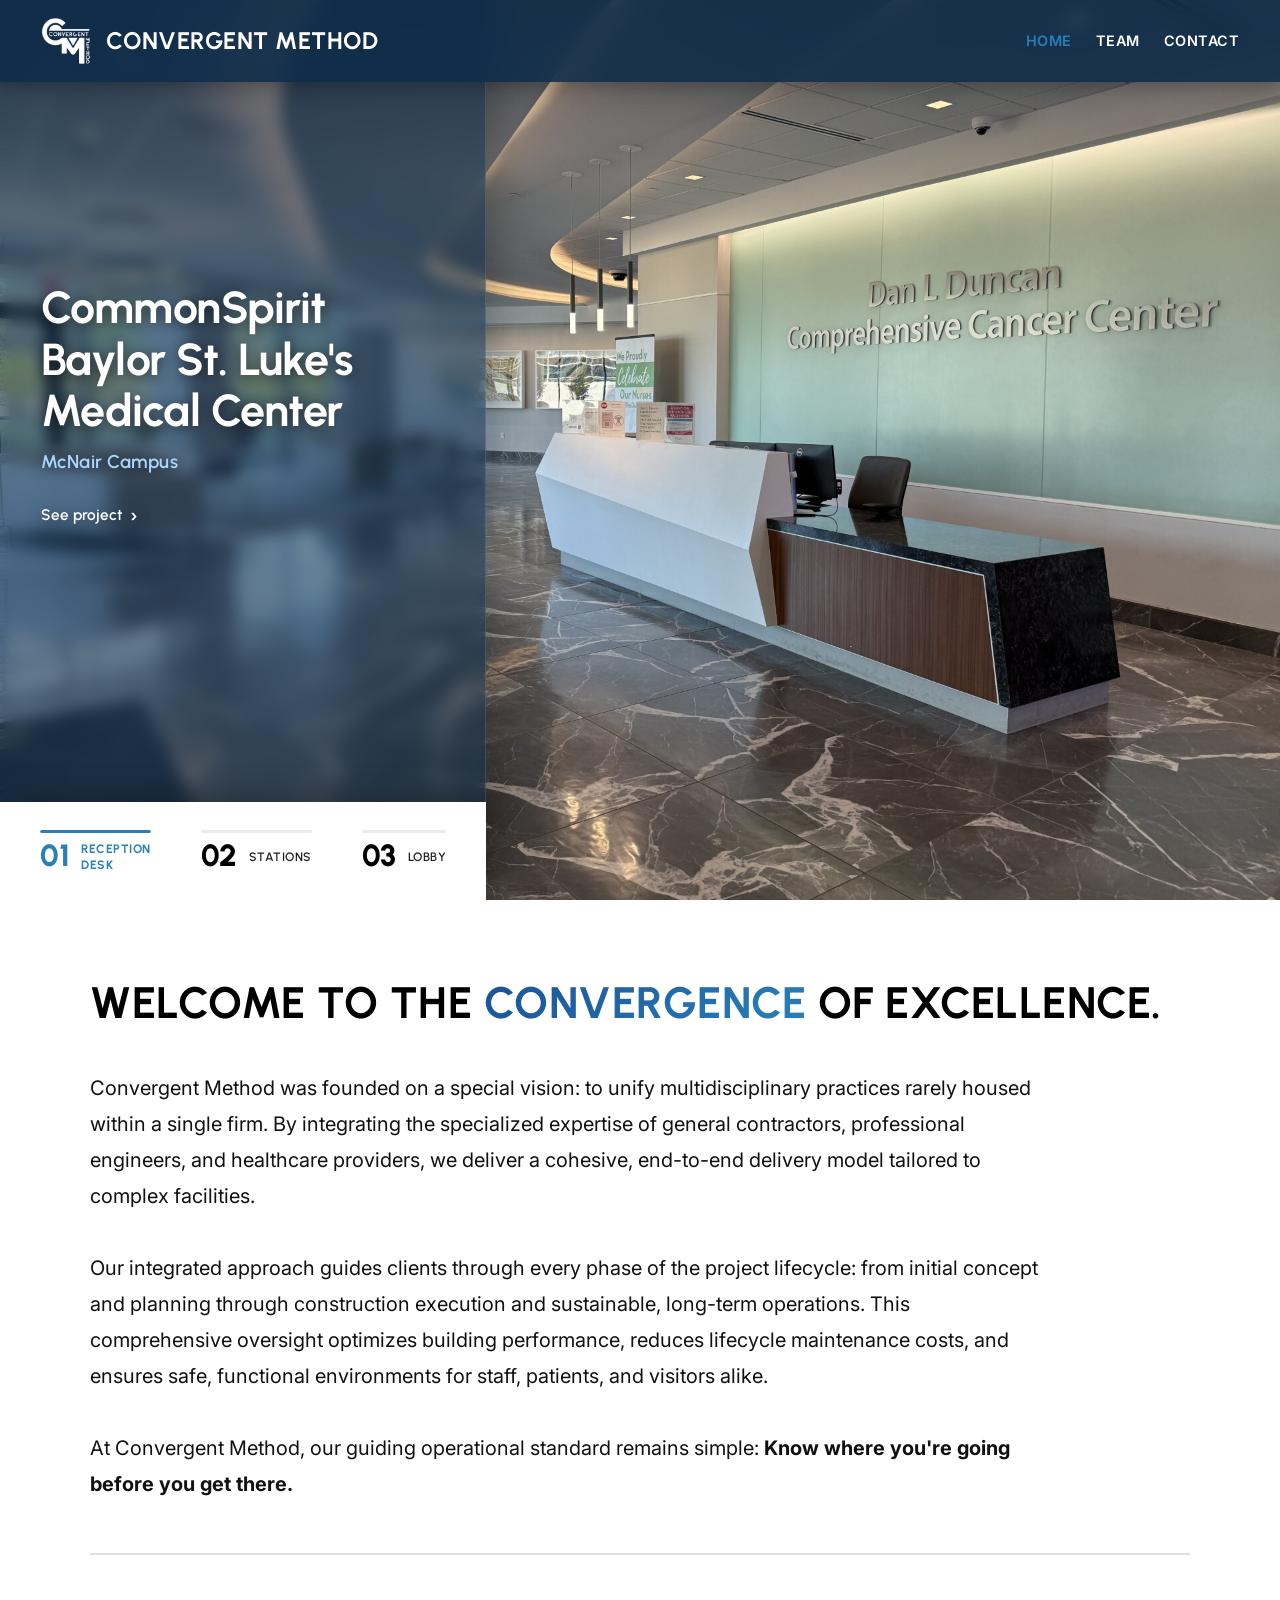
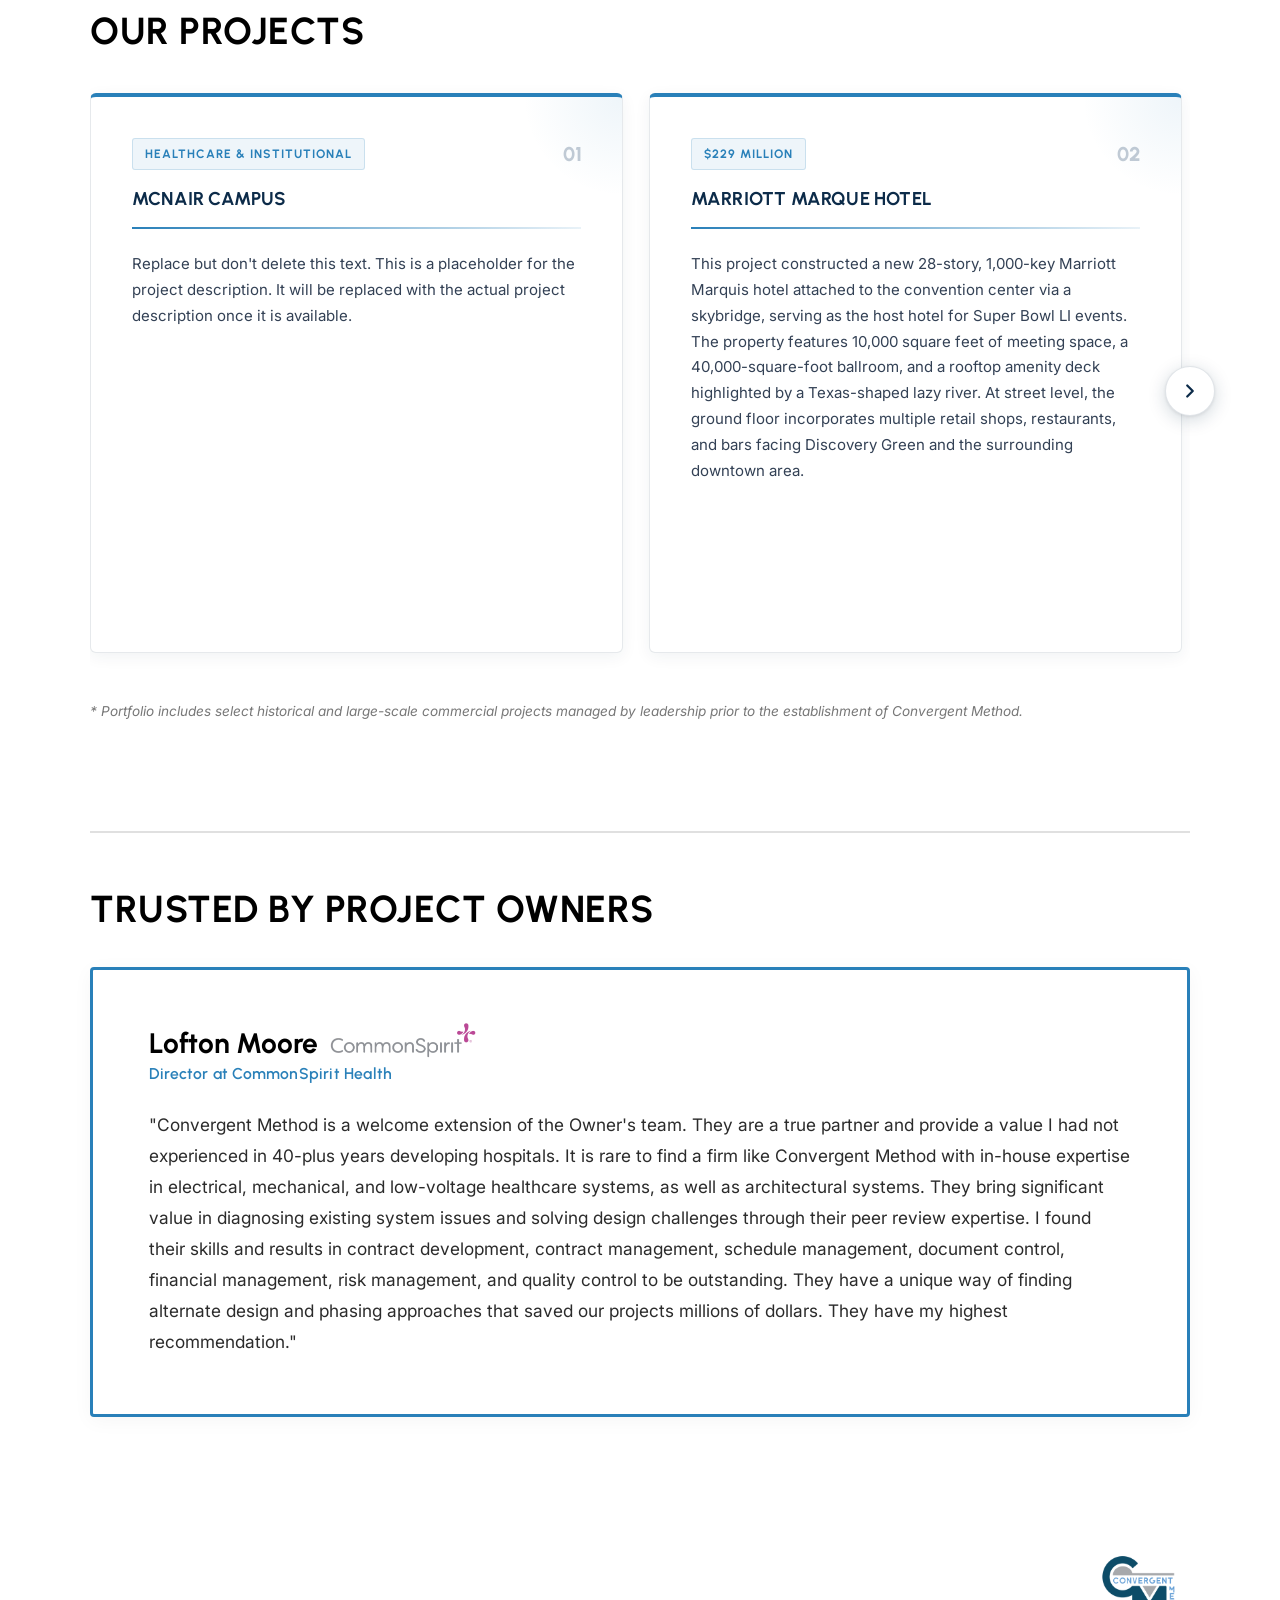
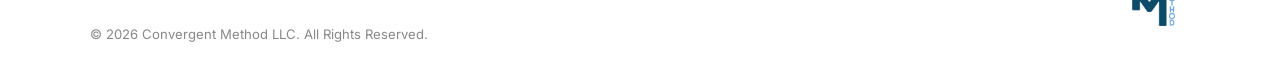
==== commit 90b5bb17: "Fixed arrows on mobile" ====
--- a/index.html
+++ b/index.html
@@ -13,7 +13,7 @@
     <link href="https://fonts.googleapis.com/css2?family=Urbanist:ital,wght@0,100..900;1,100..900&display=swap" rel="stylesheet">
 
     <!-- Main Stylesheet -->
-    <link rel="stylesheet" href="css/style.css?v=386">
+    <link rel="stylesheet" href="css/style.css?v=387">
 </head>
 <body class="home-page">
 
@@ -100,8 +100,18 @@
 
             <hr class="section-divider">
             
-            <!-- Gallery Section Title -->
-            <h2 class="section-title gallery-section-title" id="our-projects">Our Projects</h2>
+            <!-- Gallery Section Title & Mobile Nav Controls -->
+            <div class="projects-section-header">
+                <h2 class="section-title gallery-section-title" id="our-projects">Our Projects</h2>
+                <div class="projects-mobile-controls" aria-label="Project slider navigation">
+                    <button type="button" class="slider-btn mobile-prev-btn" id="projects-prev-mobile" aria-label="Previous projects">
+                        <svg viewBox="0 0 24 24" width="20" height="20" fill="none" stroke="currentColor" stroke-width="2.5" stroke-linecap="round" stroke-linejoin="round"><polyline points="15 18 9 12 15 6"></polyline></svg>
+                    </button>
+                    <button type="button" class="slider-btn mobile-next-btn" id="projects-next-mobile" aria-label="Next projects">
+                        <svg viewBox="0 0 24 24" width="20" height="20" fill="none" stroke="currentColor" stroke-width="2.5" stroke-linecap="round" stroke-linejoin="round"><polyline points="9 18 15 12 9 6"></polyline></svg>
+                    </button>
+                </div>
+            </div>
 
             <!-- Project Showcase Slider Container with Side Arrow Controls -->
             <div class="projects-slider-wrapper">
@@ -358,8 +368,10 @@
         const projectsTrack = document.getElementById('projects-slider');
         const projectsPrevBtn = document.getElementById('projects-prev');
         const projectsNextBtn = document.getElementById('projects-next');
-
-        if (projectsTrack && projectsPrevBtn && projectsNextBtn) {
+        const projectsPrevMobile = document.getElementById('projects-prev-mobile');
+        const projectsNextMobile = document.getElementById('projects-next-mobile');
+
+        if (projectsTrack) {
             function getScrollStep() {
                 const card = projectsTrack.querySelector('.gallery-pane');
                 if (!card) return 400;
@@ -372,18 +384,23 @@
                 }
             }
 
-            projectsNextBtn.addEventListener('click', () => {
-                projectsTrack.scrollBy({ left: getScrollStep(), behavior: 'smooth' });
-            });
-
-            projectsPrevBtn.addEventListener('click', () => {
-                projectsTrack.scrollBy({ left: -getScrollStep(), behavior: 'smooth' });
-            });
+            const stepForward = () => projectsTrack.scrollBy({ left: getScrollStep(), behavior: 'smooth' });
+            const stepBackward = () => projectsTrack.scrollBy({ left: -getScrollStep(), behavior: 'smooth' });
+
+            if (projectsNextBtn) projectsNextBtn.addEventListener('click', stepForward);
+            if (projectsPrevBtn) projectsPrevBtn.addEventListener('click', stepBackward);
+            if (projectsNextMobile) projectsNextMobile.addEventListener('click', stepForward);
+            if (projectsPrevMobile) projectsPrevMobile.addEventListener('click', stepBackward);
 
             function updateSliderNav() {
                 const maxScroll = projectsTrack.scrollWidth - projectsTrack.clientWidth - 5;
-                projectsPrevBtn.disabled = projectsTrack.scrollLeft <= 5;
-                projectsNextBtn.disabled = projectsTrack.scrollLeft >= maxScroll;
+                const atStart = projectsTrack.scrollLeft <= 5;
+                const atEnd = projectsTrack.scrollLeft >= maxScroll;
+
+                if (projectsPrevBtn) projectsPrevBtn.disabled = atStart;
+                if (projectsNextBtn) projectsNextBtn.disabled = atEnd;
+                if (projectsPrevMobile) projectsPrevMobile.disabled = atStart;
+                if (projectsNextMobile) projectsNextMobile.disabled = atEnd;
             }
 
             projectsTrack.addEventListener('scroll', updateSliderNav, { passive: true });
--- a/css/style.css
+++ b/css/style.css
@@ -513,6 +513,29 @@
 /* =========================================
    Featured Project Showcase Slider
    ========================================= */
+.projects-section-header {
+  width: 100%;
+  max-width: 1100px;
+  margin: 0 auto 1.5rem auto;
+  display: flex;
+  justify-content: space-between;
+  align-items: center;
+  gap: 1rem;
+}
+
+.projects-section-header .gallery-section-title {
+  margin: 0;
+  width: auto;
+}
+
+/* Header-aligned arrows (hidden on desktop, active on mobile) */
+.projects-mobile-controls {
+  display: none;
+  align-items: center;
+  gap: 0.65rem;
+  flex-shrink: 0;
+}
+
 .projects-slider-wrapper {
   position: relative;
   width: 100%;
@@ -555,11 +578,8 @@
   background: #1b5299;
 }
 
-/* Flanking Side Arrows */
+/* Flanking Side Arrows (Desktop) & Header Arrows (Mobile) Base */
 .slider-btn {
-  position: absolute;
-  top: 50%;
-  transform: translateY(-50%);
   width: 50px;
   height: 50px;
   border-radius: 50%;
@@ -575,11 +595,18 @@
   transition: all 0.25s cubic-bezier(0.2, 0.8, 0.2, 1);
 }
 
-.slider-btn.prev-btn {
+/* Flanking positions on desktop */
+.projects-slider-wrapper .slider-btn {
+  position: absolute;
+  top: 50%;
+  transform: translateY(-50%);
+}
+
+.projects-slider-wrapper .slider-btn.prev-btn {
   left: -25px;
 }
 
-.slider-btn.next-btn {
+.projects-slider-wrapper .slider-btn.next-btn {
   right: -25px;
 }
 
@@ -596,19 +623,35 @@
   box-shadow: 0 8px 24px rgba(12, 43, 73, 0.28);
 }
 
-.slider-btn.prev-btn:hover:not(:disabled) svg {
+.slider-btn.mobile-prev-btn:hover:not(:disabled),
+.slider-btn.mobile-next-btn:hover:not(:disabled) {
+  transform: scale(1.06);
+}
+
+.slider-btn.prev-btn:hover:not(:disabled) svg,
+.slider-btn.mobile-prev-btn:hover:not(:disabled) svg {
   transform: translateX(-2px);
 }
 
-.slider-btn.next-btn:hover:not(:disabled) svg {
+.slider-btn.next-btn:hover:not(:disabled) svg,
+.slider-btn.mobile-next-btn:hover:not(:disabled) svg {
   transform: translateX(2px);
 }
 
-.slider-btn:disabled {
+.projects-slider-wrapper .slider-btn:disabled {
   opacity: 0;
   pointer-events: none;
   visibility: hidden;
   transform: translateY(-50%) scale(0.9);
+}
+
+.projects-mobile-controls .slider-btn:disabled {
+  opacity: 0.35;
+  cursor: not-allowed;
+  border-color: #cbd5e1;
+  color: #94a3b8;
+  transform: none;
+  box-shadow: none;
 }
 
 .project-disclaimer {
@@ -882,12 +925,20 @@
     min-width: 100%;
   }
 
-  .slider-btn.prev-btn {
-    left: 8px;
-  }
-
-  .slider-btn.next-btn {
-    right: 8px;
+  /* Hide floating overlay side arrows on mobile/tablet to never block text */
+  .projects-slider-wrapper .slider-btn {
+    display: none !important;
+  }
+
+  /* Reveal neat controls up in the section header next to the title */
+  .projects-mobile-controls {
+    display: flex;
+  }
+
+  .projects-mobile-controls .slider-btn {
+    width: 42px;
+    height: 42px;
+    box-shadow: 0 2px 8px rgba(12, 43, 73, 0.08);
   }
 }
 
@@ -895,19 +946,12 @@
   .gallery-pane {
     flex: 0 0 100%;
     min-width: 100%;
-  }
-
-  .slider-btn {
-    width: 40px;
-    height: 40px;
-  }
-
-  .slider-btn.prev-btn {
-    left: 6px;
-  }
-
-  .slider-btn.next-btn {
-    right: 6px;
+    padding: clamp(1.5rem, 5vw, 2rem);
+  }
+
+  .projects-mobile-controls .slider-btn {
+    width: 38px;
+    height: 38px;
   }
 }
 
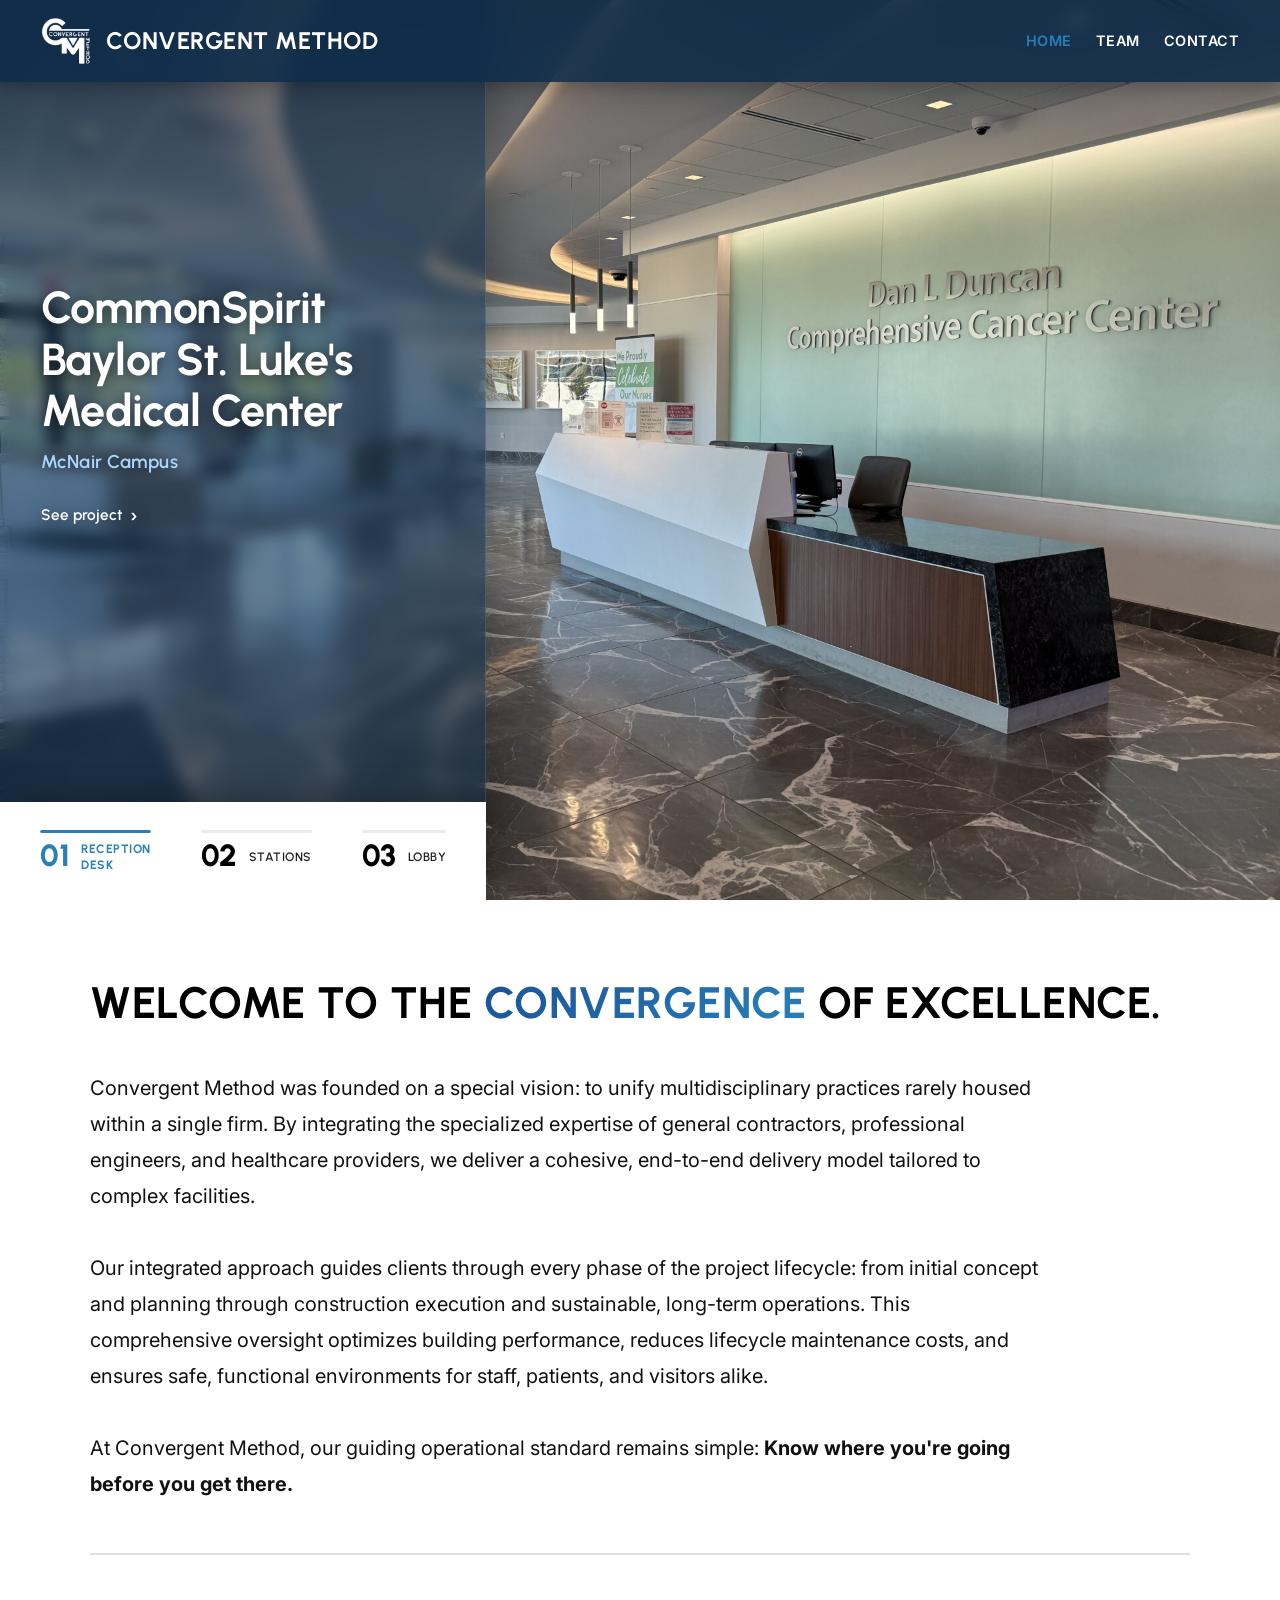
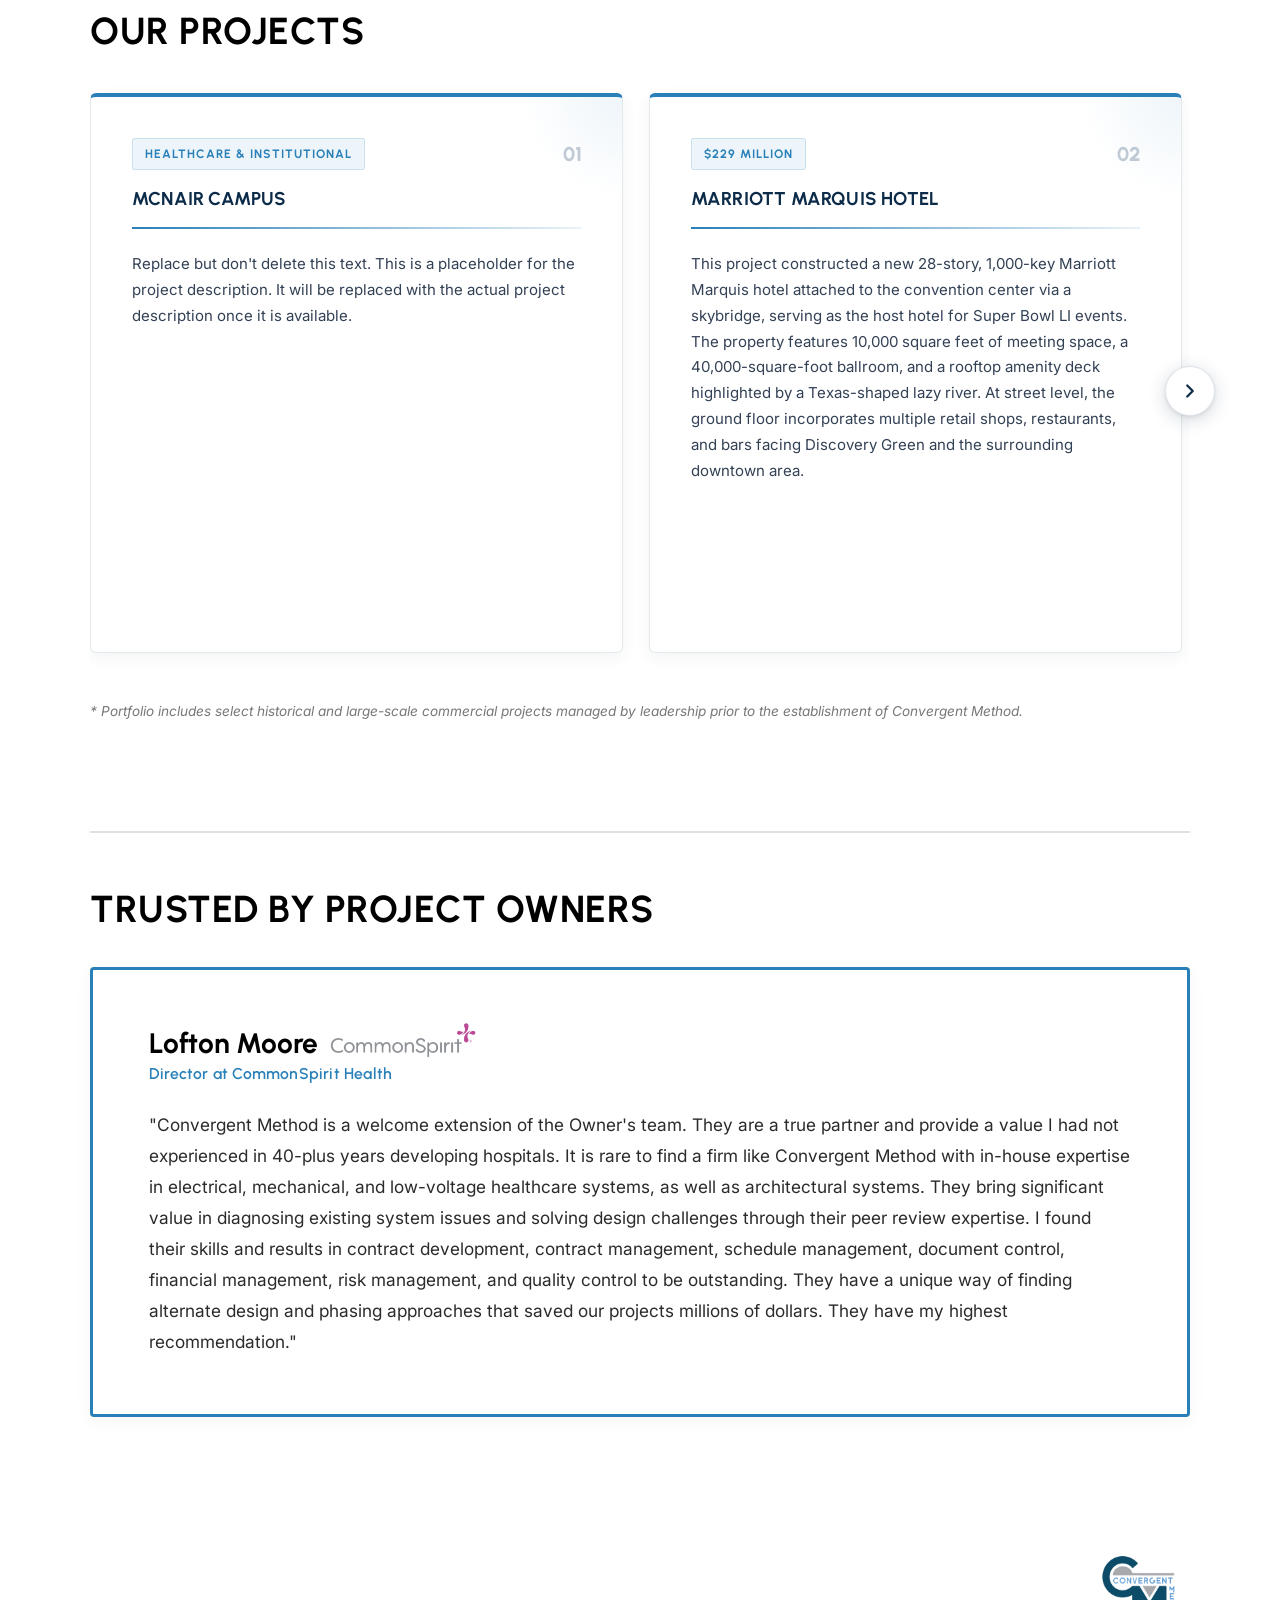
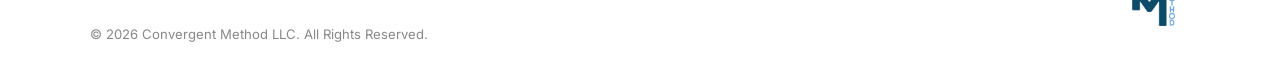
==== commit 53988f8b: "Removed mobile pane slider and optimized entire repository" ====
--- a/index.html
+++ b/index.html
@@ -13,7 +13,7 @@
     <link href="https://fonts.googleapis.com/css2?family=Urbanist:ital,wght@0,100..900;1,100..900&display=swap" rel="stylesheet">
 
     <!-- Main Stylesheet -->
-    <link rel="stylesheet" href="css/style.css?v=387">
+    <link rel="stylesheet" href="css/style.css?v=396">
 </head>
 <body class="home-page">
 
@@ -104,6 +104,7 @@
             <div class="projects-section-header">
                 <h2 class="section-title gallery-section-title" id="our-projects">Our Projects</h2>
                 <div class="projects-mobile-controls" aria-label="Project slider navigation">
+                    <span class="projects-counter" id="projects-counter">1 / 13</span>
                     <button type="button" class="slider-btn mobile-prev-btn" id="projects-prev-mobile" aria-label="Previous projects">
                         <svg viewBox="0 0 24 24" width="20" height="20" fill="none" stroke="currentColor" stroke-width="2.5" stroke-linecap="round" stroke-linejoin="round"><polyline points="15 18 9 12 15 6"></polyline></svg>
                     </button>
@@ -137,7 +138,7 @@
                         <span class="pane-tag">$229 Million</span>
                         <span class="pane-num">02</span>
                     </div>
-                    <h3 class="pane-title">Marriott Marque Hotel</h3>
+                    <h3 class="pane-title">Marriott Marquis Hotel</h3>
                     <div class="pane-divider"></div>
                     <p class="pane-desc">This project constructed a new 28-story, 1,000-key Marriott Marquis hotel attached to the convention center via a skybridge, serving as the host hotel for Super Bowl LI events. The property features 10,000 square feet of meeting space, a 40,000-square-foot ballroom, and a rooftop amenity deck highlighted by a Texas-shaped lazy river. At street level, the ground floor incorporates multiple retail shops, restaurants, and bars facing Discovery Green and the surrounding downtown area.</p>
                 </article>
@@ -219,7 +220,7 @@
                     </div>
                     <h3 class="pane-title">Hilton Americas Hotel Renovation</h3>
                     <div class="pane-divider"></div>
-                    <p class="pane-desc">This project renovated guestrooms and common areas on a phased schedule, taking 25 to 100 rooms out of order at a time based on hotel events and occupancy. The interior scope included updating guestroom and parlor furniture, fixtures, and equipment (FF&E); adding in-room beverage stations; and upgrading lighting, bathroom entry doors, and tubs through tub-to-shower conversions and select replacements. Additional improvements included new flooring throughout the corridors and common areas, along with exterior faÃ§ade upgrades.</p>
+                    <p class="pane-desc">This project renovated guestrooms and common areas on a phased schedule, taking 25 to 100 rooms out of order at a time based on hotel events and occupancy. The interior scope included updating guestroom and parlor furniture, fixtures, and equipment (FF&E); adding in-room beverage stations; and upgrading lighting, bathroom entry doors, and tubs through tub-to-shower conversions and select replacements. Additional improvements included new flooring throughout the corridors and common areas, along with exterior façade upgrades.</p>
                 </article>
 
                 <article class="gallery-pane" data-index="10">
@@ -257,6 +258,12 @@
                 <button type="button" class="slider-btn next-btn" id="projects-next" aria-label="Next projects">
                     <svg viewBox="0 0 24 24" width="22" height="22" fill="none" stroke="currentColor" stroke-width="2.5" stroke-linecap="round" stroke-linejoin="round"><polyline points="9 18 15 12 9 6"></polyline></svg>
                 </button>
+            </div>
+
+            <!-- Mobile Swipe Hint & Dots Navigation -->
+            <div class="projects-mobile-indicator" aria-hidden="true">
+                <span class="swipe-hint">Swipe to explore &rarr;</span>
+                <div class="projects-dots" id="projects-dots"></div>
             </div>
 
             <p class="project-disclaimer">* Portfolio includes select historical and large-scale commercial projects managed by leadership prior to the establishment of Convergent Method.</p>
@@ -304,9 +311,9 @@
     <!-- Hero Slider & Gallery Controllers -->
     <script>
         const heroSlidesData = [
-            { src: 'media/McNair/ReceptionDesk.jpg', title: 'Reception Desk' },
-            { src: 'media/McNair/Stations(2).jpg', title: 'Stations' },
-            { src: 'media/McNair/Lobby(1).jpg', title: 'Lobby' }
+            { src: 'media/McNair/ReceptionDesk.jpg', title: 'Reception Desk', className: 'slide-reception-desk' },
+            { src: 'media/McNair/Stations(2).jpg', title: 'Stations', className: 'slide-stations' },
+            { src: 'media/McNair/Lobby(1).jpg', title: 'Lobby', className: 'slide-lobby' }
         ];
 
         const slider = document.getElementById('hero-slider');
@@ -317,7 +324,7 @@
 
         heroSlidesData.forEach((item, index) => {
             const slide = document.createElement('div');
-            slide.className = `hero-slide${index === 0 ? ' active' : ''}`;
+            slide.className = `hero-slide ${item.className || ''}${index === 0 ? ' active' : ''}`.trim();
             const safePath = encodeURI(item.src).replace(/\(/g, '%28').replace(/\)/g, '%29');
             slide.style.backgroundImage = `url("${safePath}")`;
             slider.appendChild(slide);
@@ -370,8 +377,25 @@
         const projectsNextBtn = document.getElementById('projects-next');
         const projectsPrevMobile = document.getElementById('projects-prev-mobile');
         const projectsNextMobile = document.getElementById('projects-next-mobile');
+        const projectsCounter = document.getElementById('projects-counter');
+        const projectsDotsContainer = document.getElementById('projects-dots');
+        const projectCards = projectsTrack ? projectsTrack.querySelectorAll('.gallery-pane') : [];
 
         if (projectsTrack) {
+            // Generate dot indicators dynamically
+            if (projectsDotsContainer && projectCards.length > 0) {
+                projectCards.forEach((card, idx) => {
+                    const dot = document.createElement('button');
+                    dot.type = 'button';
+                    dot.className = `proj-dot${idx === 0 ? ' active' : ''}`;
+                    dot.setAttribute('aria-label', `Go to project ${idx + 1}`);
+                    dot.addEventListener('click', () => {
+                        card.scrollIntoView({ behavior: 'smooth', block: 'nearest', inline: 'start' });
+                    });
+                    projectsDotsContainer.appendChild(dot);
+                });
+            }
+
             function getScrollStep() {
                 const card = projectsTrack.querySelector('.gallery-pane');
                 if (!card) return 400;
@@ -401,6 +425,29 @@
                 if (projectsNextBtn) projectsNextBtn.disabled = atEnd;
                 if (projectsPrevMobile) projectsPrevMobile.disabled = atStart;
                 if (projectsNextMobile) projectsNextMobile.disabled = atEnd;
+
+                // Update active index, counter, and dots
+                const firstCard = projectCards[0];
+                if (firstCard) {
+                    const cardWidth = firstCard.offsetWidth;
+                    const style = window.getComputedStyle(projectsTrack);
+                    const gap = parseFloat(style.gap) || 20;
+                    const activeIndex = Math.min(
+                        projectCards.length - 1,
+                        Math.max(0, Math.round(projectsTrack.scrollLeft / (cardWidth + gap)))
+                    );
+
+                    if (projectsCounter) {
+                        projectsCounter.textContent = `${activeIndex + 1} / ${projectCards.length}`;
+                    }
+
+                    if (projectsDotsContainer) {
+                        const dots = projectsDotsContainer.querySelectorAll('.proj-dot');
+                        dots.forEach((dot, dIdx) => {
+                            dot.classList.toggle('active', dIdx === activeIndex);
+                        });
+                    }
+                }
             }
 
             projectsTrack.addEventListener('scroll', updateSliderNav, { passive: true });
--- a/css/style.css
+++ b/css/style.css
@@ -532,8 +532,66 @@
 .projects-mobile-controls {
   display: none;
   align-items: center;
-  gap: 0.65rem;
+  gap: 0.75rem;
   flex-shrink: 0;
+}
+
+.projects-counter {
+  font-family: 'Urbanist', sans-serif;
+  font-size: 0.95rem;
+  font-weight: 700;
+  color: var(--accent);
+  letter-spacing: 0.5px;
+  background: rgba(41, 128, 185, 0.08);
+  border: 1px solid rgba(41, 128, 185, 0.18);
+  padding: 0.35rem 0.75rem;
+  border-radius: 20px;
+}
+
+/* Dots and swipe indicator bar (mobile only) */
+.projects-mobile-indicator {
+  display: none;
+  width: 100%;
+  max-width: 1100px;
+  margin: -0.25rem auto 1.5rem auto;
+  flex-direction: column;
+  align-items: center;
+  gap: 0.6rem;
+}
+
+.swipe-hint {
+  font-family: 'Inter', sans-serif;
+  font-size: 0.78rem;
+  font-weight: 600;
+  letter-spacing: 0.5px;
+  text-transform: uppercase;
+  color: #8898aa;
+}
+
+.projects-dots {
+  display: flex;
+  align-items: center;
+  justify-content: center;
+  gap: 6px;
+  flex-wrap: wrap;
+  max-width: 280px;
+}
+
+.proj-dot {
+  width: 7px;
+  height: 7px;
+  border-radius: 50%;
+  background: #cbd5e1;
+  border: none;
+  padding: 0;
+  cursor: pointer;
+  transition: all 0.25s ease;
+}
+
+.proj-dot.active {
+  background: var(--accent);
+  width: 20px;
+  border-radius: 4px;
 }
 
 .projects-slider-wrapper {
@@ -551,10 +609,11 @@
   flex-direction: row;
   gap: clamp(1.25rem, 2vw, 1.75rem);
   overflow-x: auto;
-  overflow-y: hidden;
+  overflow-y: visible;
+  touch-action: pan-x pan-y;
   scroll-snap-type: x mandatory;
-  scroll-behavior: smooth;
   -webkit-overflow-scrolling: touch;
+  scroll-padding: 0;
   padding: 0.75rem 0.25rem 1.5rem 0.25rem;
   scrollbar-width: thin;
   scrollbar-color: var(--accent) rgba(12, 43, 73, 0.08);
@@ -923,6 +982,27 @@
   .gallery-pane {
     flex: 0 0 100%;
     min-width: 100%;
+    scroll-snap-align: start;
+    scroll-snap-stop: always;
+  }
+
+  .featured-gallery-grid {
+    scroll-snap-type: x mandatory;
+    gap: 1.25rem;
+    padding: 0.75rem 0 0.5rem 0;
+    margin-bottom: 0.75rem;
+    scrollbar-width: none; /* Hide default scrollbar on mobile */
+    -ms-overflow-style: none;
+  }
+
+  .featured-gallery-grid::-webkit-scrollbar {
+    display: none;
+    height: 0;
+  }
+
+  /* Reveal dots & swipe hint under panes */
+  .projects-mobile-indicator {
+    display: flex;
   }
 
   /* Hide floating overlay side arrows on mobile/tablet to never block text */
@@ -950,8 +1030,13 @@
   }
 
   .projects-mobile-controls .slider-btn {
-    width: 38px;
-    height: 38px;
+    width: 36px;
+    height: 36px;
+  }
+
+  .projects-counter {
+    font-size: 0.85rem;
+    padding: 0.28rem 0.65rem;
   }
 }
 
@@ -961,9 +1046,25 @@
     min-height: 50px;
   }
 
-  /* Full width stack on mobile */
+  /* Mobile hero treatment: subtle blur while preserving image details */
   .hero-left-panel {
     width: 100%;
+    backdrop-filter: blur(2.5px);
+    -webkit-backdrop-filter: blur(2.5px);
+    background: linear-gradient(
+      to bottom,
+      rgba(12, 43, 73, 0.45) 0%,
+      rgba(12, 43, 73, 0.22) 30%,
+      rgba(12, 43, 73, 0.15) 60%,
+      rgba(12, 43, 73, 0.55) 100%
+    );
+    box-shadow: none;
+    border-right: none;
+  }
+
+  /* Shift Reception Desk image to the right on mobile */
+  .hero-slide.slide-reception-desk {
+    background-position: 75% center;
   }
 
   .hero-title-frame {
